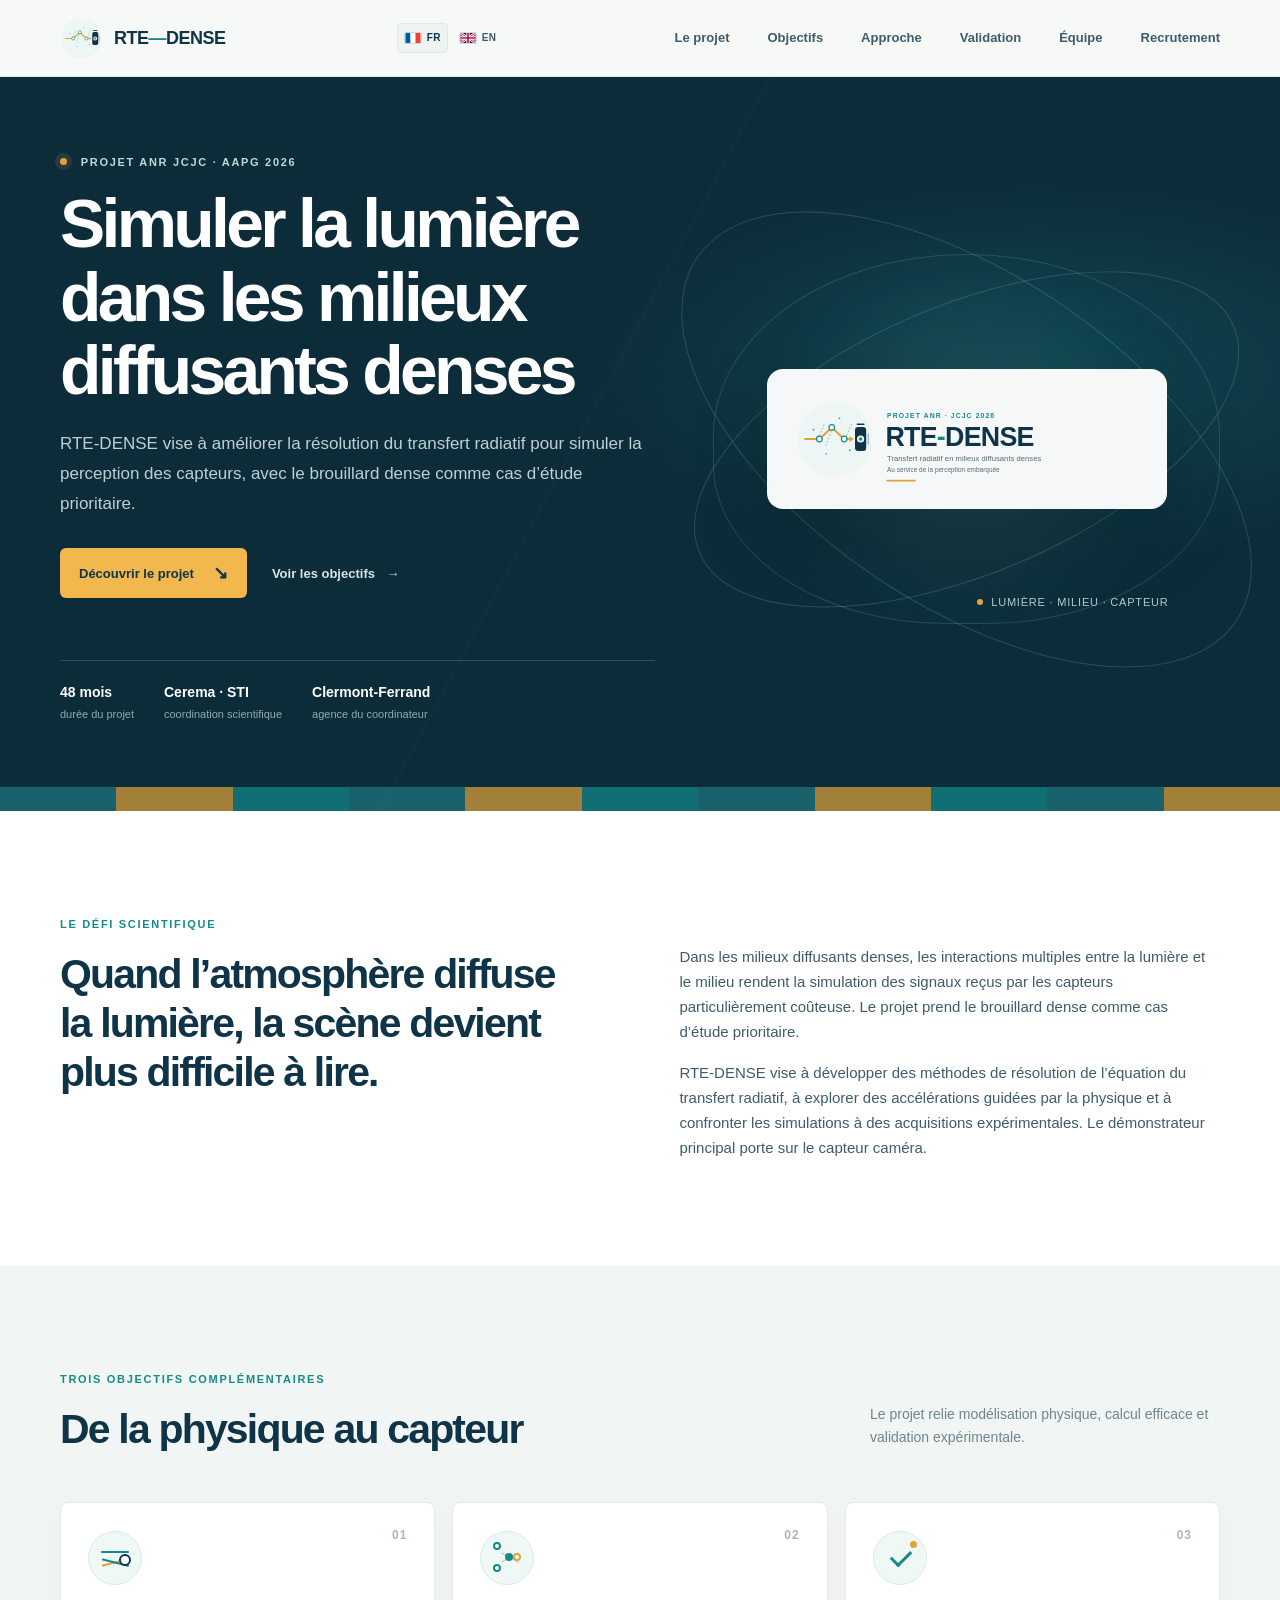
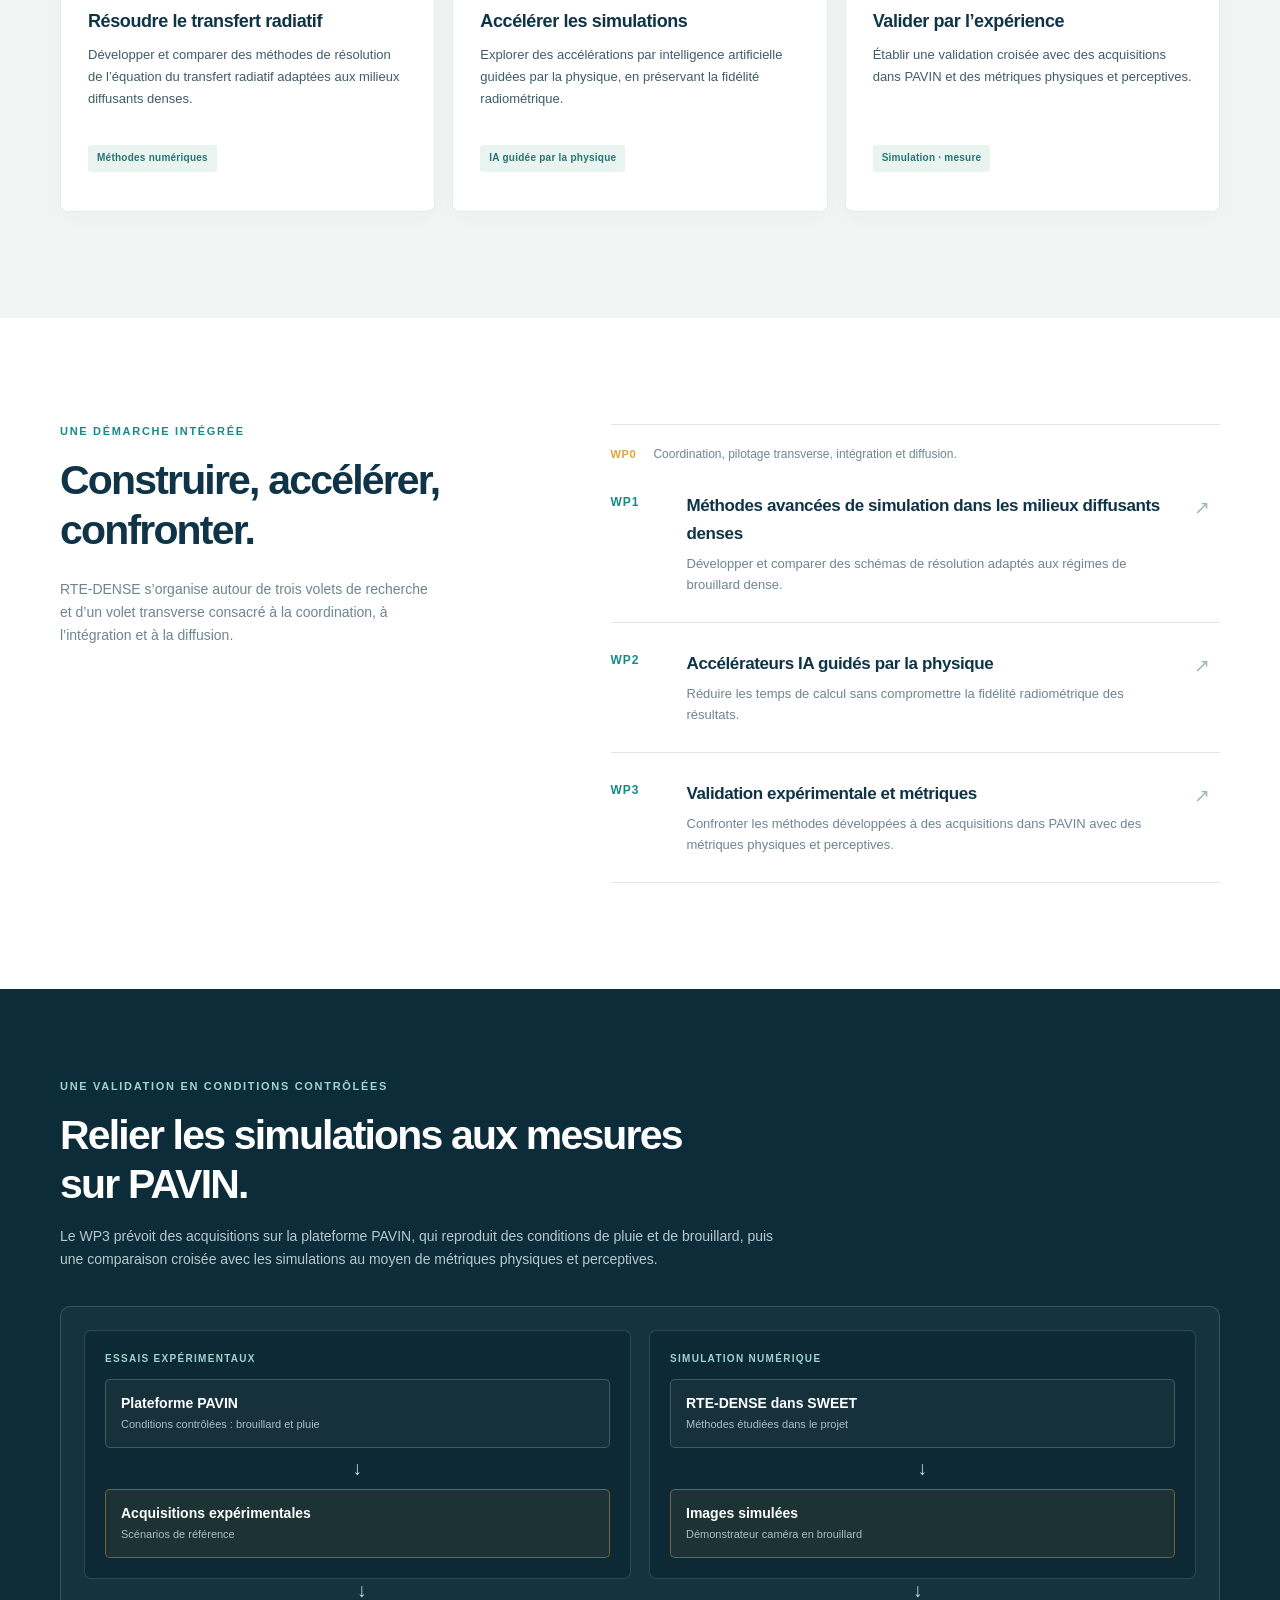
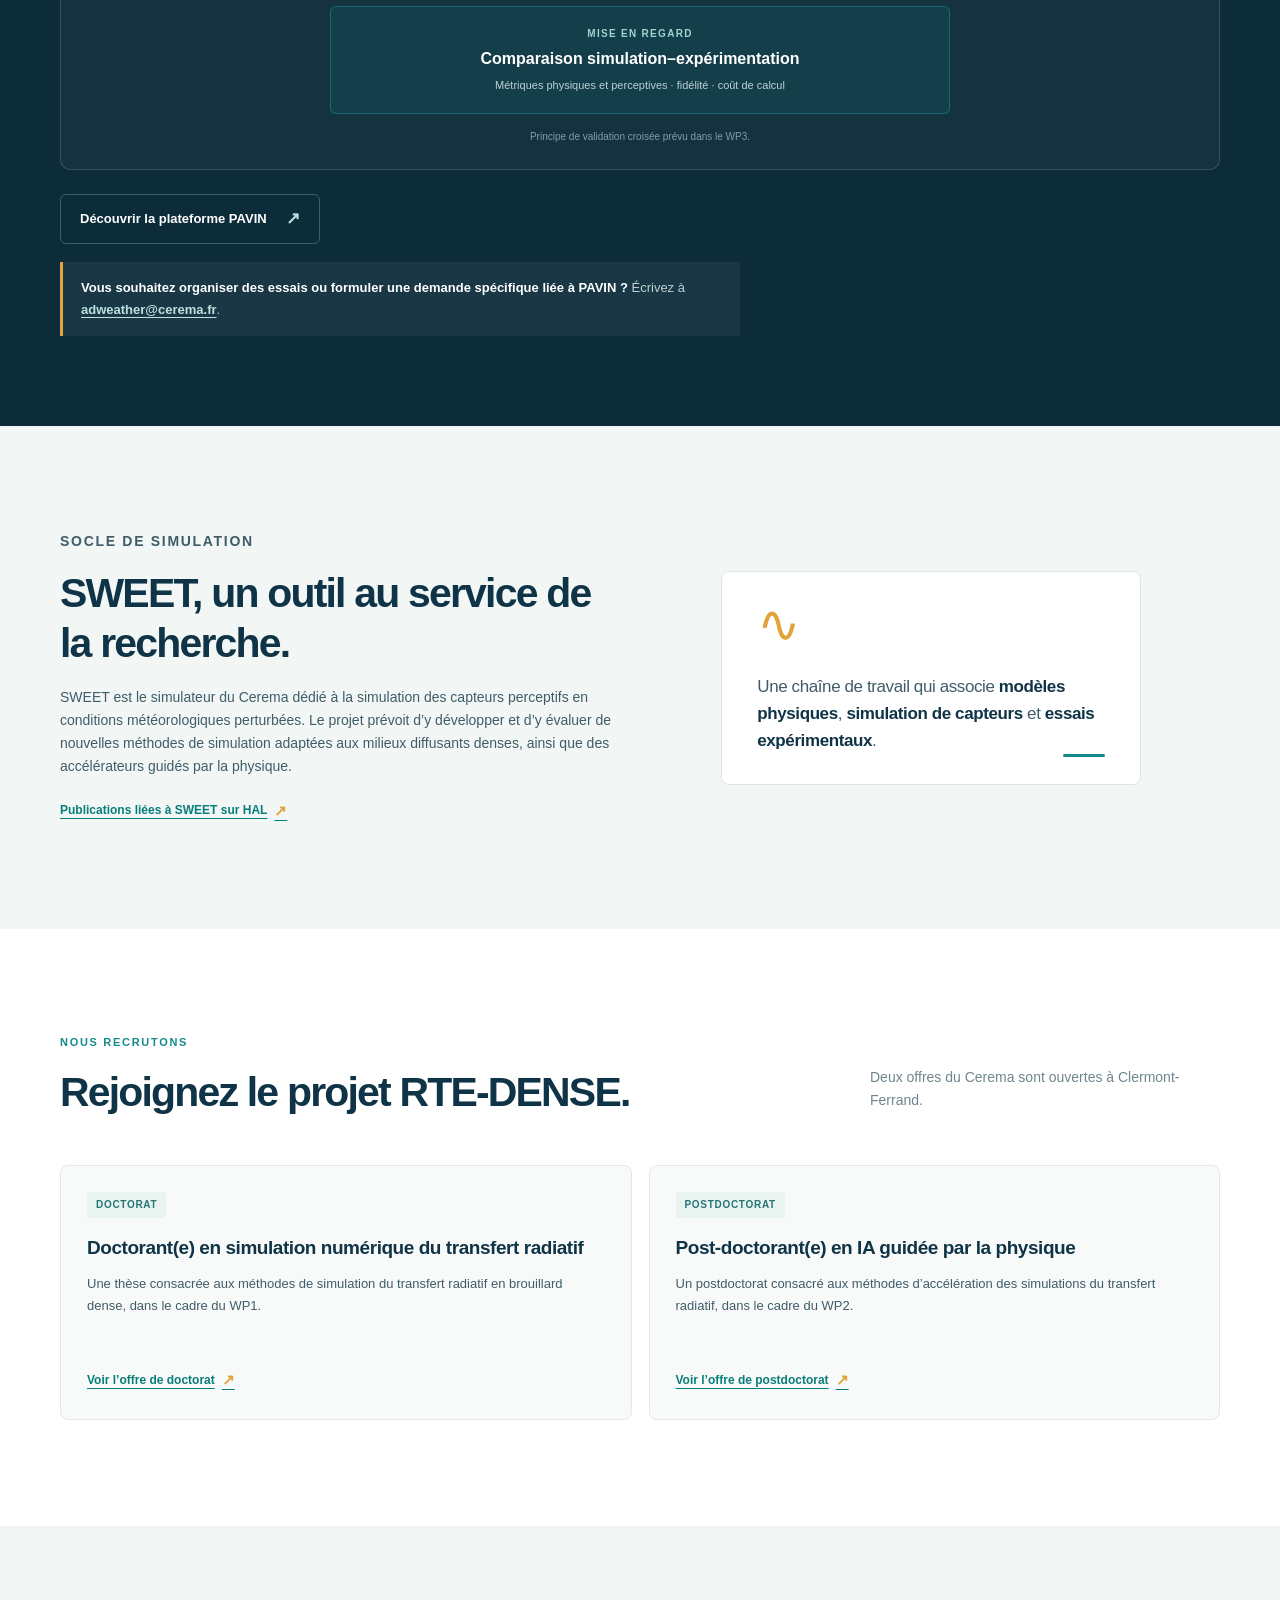
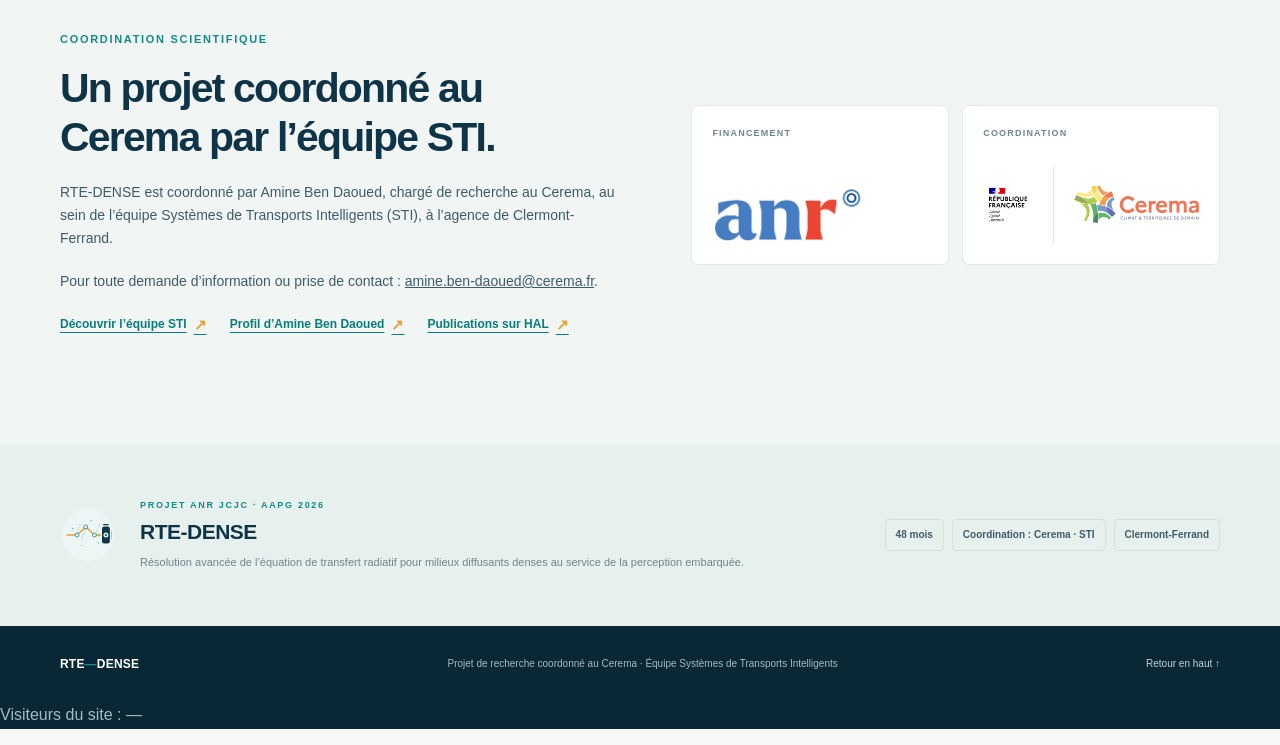
==== index.html @ efca54fa "count visits" ====
<!doctype html>
<html lang="fr">
  <head>
    <meta charset="utf-8">
    <meta name="viewport" content="width=device-width, initial-scale=1">
    <meta name="theme-color" content="#103447">
    <meta name="description" content="RTE-DENSE étudie des méthodes avancées de résolution du transfert radiatif en milieux diffusants denses, avec un démonstrateur centré sur la caméra en brouillard et une validation sur PAVIN.">
    <title>RTE-DENSE — Transfert radiatif et perception embarquée</title>
    <link rel="icon" type="image/svg+xml" href="assets/RTE-DENSE-icon.svg">
    <link rel="stylesheet" href="styles.css">
  </head>
  <body>
    <a class="skip-link" href="#contenu">Aller au contenu</a>

    <header class="site-header">
      <div class="wrap header-inner">
        <a class="brand" href="#accueil" aria-label="RTE-DENSE, accueil">
          <img src="assets/RTE-DENSE-icon.svg" alt="" width="48" height="48">
          <span>RTE<span class="brand-dash">—</span>DENSE</span>
        </a>
        <div class="language-switch" aria-label="Choix de langue">
          <a class="language-option" href="index.html" lang="fr" aria-current="page" aria-label="Français">
            <svg class="language-flag" viewBox="0 0 18 12" aria-hidden="true" focusable="false"><rect width="6" height="12" fill="#0055a4"/><rect x="6" width="6" height="12" fill="#fff"/><rect x="12" width="6" height="12" fill="#ef4135"/></svg>
            <span>FR</span>
          </a>
          <a class="language-option" href="index.en.html" lang="en" aria-label="Anglais">
            <svg class="language-flag" viewBox="0 0 18 12" aria-hidden="true" focusable="false"><rect width="18" height="12" fill="#012169"/><path d="M0 0 18 12M18 0 0 12" stroke="#fff" stroke-width="3"/><path d="M0 0 18 12M18 0 0 12" stroke="#c8102e" stroke-width="1.1"/><path d="M9 0v12M0 6h18" stroke="#fff" stroke-width="4"/><path d="M9 0v12M0 6h18" stroke="#c8102e" stroke-width="2"/></svg>
            <span>EN</span>
          </a>
        </div>
        <nav aria-label="Navigation principale">
          <a href="#enjeu">Le projet</a>
          <a href="#objectifs">Objectifs</a>
          <a href="#approche">Approche</a>
          <a href="#validation">Validation</a>
          <a href="#equipe">Équipe</a>
          <a href="#recrutement">Recrutement</a>
        </nav>
      </div>
    </header>

    <main id="contenu">
      <section class="hero" id="accueil">
        <div class="wrap hero-grid">
          <div class="hero-copy">
            <p class="eyebrow"><span class="eyebrow-dot"></span> Projet ANR JCJC · AAPG 2026</p>
            <h1>Simuler la lumière dans les milieux diffusants denses</h1>
            <p class="hero-lede">RTE-DENSE vise à améliorer la résolution du transfert radiatif pour simuler la perception des capteurs, avec le brouillard dense comme cas d’étude prioritaire.</p>
            <div class="hero-actions">
              <a class="button button-primary" href="#enjeu">Découvrir le projet <span aria-hidden="true">↘</span></a>
              <a class="text-link" href="#objectifs">Voir les objectifs <span aria-hidden="true">→</span></a>
            </div>
            <div class="facts" aria-label="Repères sur le projet">
              <div><strong>48 mois</strong><span>durée du projet</span></div>
              <div><strong>Cerema · STI</strong><span>coordination scientifique</span></div>
              <div><strong>Clermont-Ferrand</strong><span>agence du coordinateur</span></div>
            </div>
          </div>
          <div class="hero-art" aria-label="Illustration du transfert lumineux dans un milieu diffusant jusqu’à un capteur">
            <div class="art-orbit orbit-one"></div>
            <div class="art-orbit orbit-two"></div>
            <img src="assets/RTE-DENSE-logo.svg" alt="RTE-DENSE — transfert radiatif en milieux diffusants denses au service de la perception embarquée">
            <p class="art-caption"><span></span> Lumière · milieu · capteur</p>
          </div>
        </div>
        <div class="hero-bottom" aria-hidden="true"><span></span><span></span><span></span><span></span><span></span><span></span><span></span><span></span><span></span><span></span><span></span></div>
      </section>

      <section class="section intro-section" id="enjeu">
        <div class="wrap intro-grid">
          <div>
            <p class="section-kicker">Le défi scientifique</p>
            <h2>Quand l’atmosphère diffuse la lumière, la scène devient plus difficile à lire.</h2>
          </div>
          <div class="intro-copy">
            <p>Dans les milieux diffusants denses, les interactions multiples entre la lumière et le milieu rendent la simulation des signaux reçus par les capteurs particulièrement coûteuse. Le projet prend le brouillard dense comme cas d’étude prioritaire.</p>
            <p>RTE-DENSE vise à développer des méthodes de résolution de l’équation du transfert radiatif, à explorer des accélérations guidées par la physique et à confronter les simulations à des acquisitions expérimentales. Le démonstrateur principal porte sur le capteur caméra.</p>
          </div>
        </div>
      </section>

      <section class="section objectives-section" id="objectifs">
        <div class="wrap">
          <div class="section-heading">
            <div>
              <p class="section-kicker">Trois objectifs complémentaires</p>
              <h2>De la physique au capteur</h2>
            </div>
            <p>Le projet relie modélisation physique, calcul efficace et validation expérimentale.</p>
          </div>
          <div class="objective-grid">
            <article class="objective-card">
              <span class="card-index">01</span>
              <div class="card-icon icon-rays" aria-hidden="true"><i></i><i></i><i></i></div>
              <h3>Résoudre le transfert radiatif</h3>
              <p>Développer et comparer des méthodes de résolution de l’équation du transfert radiatif adaptées aux milieux diffusants denses.</p>
              <span class="card-tag">Méthodes numériques</span>
            </article>
            <article class="objective-card">
              <span class="card-index">02</span>
              <div class="card-icon icon-network" aria-hidden="true"><i></i><i></i><i></i><i></i></div>
              <h3>Accélérer les simulations</h3>
              <p>Explorer des accélérations par intelligence artificielle guidées par la physique, en préservant la fidélité radiométrique.</p>
              <span class="card-tag">IA guidée par la physique</span>
            </article>
            <article class="objective-card">
              <span class="card-index">03</span>
              <div class="card-icon icon-check" aria-hidden="true"><i></i><i></i></div>
              <h3>Valider par l’expérience</h3>
              <p>Établir une validation croisée avec des acquisitions dans PAVIN et des métriques physiques et perceptives.</p>
              <span class="card-tag">Simulation · mesure</span>
            </article>
          </div>
        </div>
      </section>

      <section class="section approach-section" id="approche">
        <div class="wrap approach-grid">
          <div class="approach-heading">
            <p class="section-kicker">Une démarche intégrée</p>
            <h2>Construire, accélérer, confronter.</h2>
            <p>RTE-DENSE s’organise autour de trois volets de recherche et d’un volet transverse consacré à la coordination, à l’intégration et à la diffusion.</p>
          </div>
          <div class="work-packages">
            <p class="cross-cutting"><span>WP0</span> Coordination, pilotage transverse, intégration et diffusion.</p>
            <article class="work-row">
              <span class="wp-number">WP1</span>
              <div><h3>Méthodes avancées de simulation dans les milieux diffusants denses</h3><p>Développer et comparer des schémas de résolution adaptés aux régimes de brouillard dense.</p></div>
              <span class="row-arrow" aria-hidden="true">↗</span>
            </article>
            <article class="work-row">
              <span class="wp-number">WP2</span>
              <div><h3>Accélérateurs IA guidés par la physique</h3><p>Réduire les temps de calcul sans compromettre la fidélité radiométrique des résultats.</p></div>
              <span class="row-arrow" aria-hidden="true">↗</span>
            </article>
            <article class="work-row">
              <span class="wp-number">WP3</span>
              <div><h3>Validation expérimentale et métriques</h3><p>Confronter les méthodes développées à des acquisitions dans PAVIN avec des métriques physiques et perceptives.</p></div>
              <span class="row-arrow" aria-hidden="true">↗</span>
            </article>
          </div>
        </div>
      </section>

      <section class="validation-section" id="validation">
        <div class="wrap validation-inner">
          <div class="validation-intro">
            <p class="section-kicker section-kicker-light">Une validation en conditions contrôlées</p>
            <h2>Relier les simulations aux mesures sur PAVIN.</h2>
            <p>Le WP3 prévoit des acquisitions sur la plateforme PAVIN, qui reproduit des conditions de pluie et de brouillard, puis une comparaison croisée avec les simulations au moyen de métriques physiques et perceptives.</p>
          </div>

          <figure class="validation-diagram" aria-labelledby="validation-diagram-caption">
            <div class="validation-lanes">
              <article class="validation-lane">
                <span class="lane-label">Essais expérimentaux</span>
                <div class="flow-node"><strong>Plateforme PAVIN</strong><span>Conditions contrôlées : brouillard et pluie</span></div>
                <span class="flow-arrow" aria-hidden="true">↓</span>
                <div class="flow-node flow-node-output"><strong>Acquisitions expérimentales</strong><span>Scénarios de référence</span></div>
              </article>
              <article class="validation-lane">
                <span class="lane-label">Simulation numérique</span>
                <div class="flow-node"><strong>RTE-DENSE dans SWEET</strong><span>Méthodes étudiées dans le projet</span></div>
                <span class="flow-arrow" aria-hidden="true">↓</span>
                <div class="flow-node flow-node-output"><strong>Images simulées</strong><span>Démonstrateur caméra en brouillard</span></div>
              </article>
            </div>
            <div class="validation-merge" aria-hidden="true"><span>↓</span><span>↓</span></div>
            <div class="validation-result">
              <span class="result-kicker">Mise en regard</span>
              <strong>Comparaison simulation–expérimentation</strong>
              <span>Métriques physiques et perceptives · fidélité · coût de calcul</span>
            </div>
            <figcaption id="validation-diagram-caption">Principe de validation croisée prévu dans le WP3.</figcaption>
          </figure>

          <a class="button validation-link" href="https://www.cerema.fr/fr/evenements/plateforme-pavin-meteo-extreme" target="_blank" rel="noreferrer">Découvrir la plateforme PAVIN <span aria-hidden="true">↗</span></a>
          <p class="pavin-contact"><strong>Vous souhaitez organiser des essais ou formuler une demande spécifique liée à PAVIN&nbsp;?</strong> Écrivez à <a href="mailto:adweather@cerema.fr">adweather@cerema.fr</a>.</p>
        </div>
      </section>

      <section class="section platform-section">
        <div class="wrap platform-grid">
          <div class="platform-copy">
            <p class="section-kicker">Socle de simulation</p>
            <h2>SWEET, un outil au service de la recherche.</h2>
            <p>SWEET est le simulateur du Cerema dédié à la simulation des capteurs perceptifs en conditions météorologiques perturbées. Le projet prévoit d’y développer et d’y évaluer de nouvelles méthodes de simulation adaptées aux milieux diffusants denses, ainsi que des accélérateurs guidés par la physique.</p>
            <a class="resource-link" href="https://cv.hal.science/researchercerema" target="_blank" rel="noreferrer">Publications liées à SWEET sur HAL <span aria-hidden="true">↗</span></a>
          </div>
          <div class="platform-note">
            <span class="note-symbol" aria-hidden="true">∿</span>
            <p>Une chaîne de travail qui associe <strong>modèles physiques</strong>, <strong>simulation de capteurs</strong> et <strong>essais expérimentaux</strong>.</p>
            <span class="note-line"></span>
          </div>
        </div>
      </section>

      <section class="section recruitment-section" id="recrutement">
        <div class="wrap">
          <div class="section-heading">
            <div>
              <p class="section-kicker">Nous recrutons</p>
              <h2>Rejoignez le projet RTE-DENSE.</h2>
            </div>
            <p>Deux offres du Cerema sont ouvertes à Clermont-Ferrand.</p>
          </div>
          <div class="job-grid">
            <article class="job-card">
              <span class="job-type">Doctorat</span>
              <h3>Doctorant(e) en simulation numérique du transfert radiatif</h3>
              <p>Une thèse consacrée aux méthodes de simulation du transfert radiatif en brouillard dense, dans le cadre du WP1.</p>
              <a class="resource-link" href="https://recrutement.ecologie.gouv.fr/offres-demploi/2026-2446959" target="_blank" rel="noreferrer">Voir l’offre de doctorat <span aria-hidden="true">↗</span></a>
            </article>
            <article class="job-card">
              <span class="job-type">Postdoctorat</span>
              <h3>Post-doctorant(e) en IA guidée par la physique</h3>
              <p>Un postdoctorat consacré aux méthodes d’accélération des simulations du transfert radiatif, dans le cadre du WP2.</p>
              <a class="resource-link" href="https://recrutement.ecologie.gouv.fr/offres-demploi/2026-2446952" target="_blank" rel="noreferrer">Voir l’offre de postdoctorat <span aria-hidden="true">↗</span></a>
            </article>
          </div>
        </div>
      </section>

      <section class="section team-section" id="equipe">
        <div class="wrap team-grid">
          <div class="team-copy">
            <p class="section-kicker">Coordination scientifique</p>
            <h2>Un projet coordonné au Cerema par l’équipe STI.</h2>
            <p>RTE-DENSE est coordonné par Amine Ben Daoued, chargé de recherche au Cerema, au sein de l’équipe Systèmes de Transports Intelligents (STI), à l’agence de Clermont-Ferrand.</p>
            <p class="coordinator-contact">Pour toute demande d’information ou prise de contact : <a href="mailto:amine.ben-daoued@cerema.fr">amine.ben-daoued@cerema.fr</a>.</p>
            <div class="team-links">
              <a class="resource-link" href="https://www.cerema.fr/fr/innovation-recherche/recherche/equipes/sti-systemes-transports-intelligents-infrastructure-demain" target="_blank" rel="noreferrer">Découvrir l’équipe STI <span aria-hidden="true">↗</span></a>
              <a class="resource-link" href="https://www.cerema.fr/fr/innovation-recherche/recherche/equipes/membre/amine-ben-daoued" target="_blank" rel="noreferrer">Profil d’Amine Ben Daoued <span aria-hidden="true">↗</span></a>
              <a class="resource-link" href="https://cv.hal.science/researchercerema" target="_blank" rel="noreferrer">Publications sur HAL <span aria-hidden="true">↗</span></a>
            </div>
          </div>
          <div class="partner-logos" aria-label="Organismes associés au projet">
            <div class="partner-card">
              <span class="partner-label">Financement</span>
              <div class="anr-lockup">
                <img src="assets/ANR-logo-2021-sigle.jpg" alt="ANR, Agence nationale de la recherche" loading="lazy">
              </div>
            </div>
            <div class="partner-card">
              <span class="partner-label">Coordination</span>
              <a class="cerema-lockup" href="https://www.cerema.fr/fr/innovation-recherche/recherche/equipes/sti-systemes-transports-intelligents-infrastructure-demain" target="_blank" rel="noreferrer" aria-label="Cerema et République française — équipe STI">
                <img class="republique-logo" src="assets/republique_francaise.png" alt="République française" loading="lazy">
                <span class="logo-divider" aria-hidden="true"></span>
                <img class="cerema-logo" src="assets/cerema_horizontal.png" alt="Cerema — Climat & territoires de demain" loading="lazy">
              </a>
            </div>
          </div>
        </div>
      </section>

      <section class="closing-section">
        <div class="wrap closing-inner">
          <img src="assets/RTE-DENSE-icon.svg" alt="" width="56" height="56">
          <div><p class="section-kicker">Projet ANR JCJC · AAPG 2026</p><h2>RTE-DENSE</h2><p>Résolution avancée de l’équation de transfert radiatif pour milieux diffusants denses au service de la perception embarquée.</p></div>
          <div class="closing-meta"><span>48 mois</span><span>Coordination : Cerema · STI</span><span>Clermont-Ferrand</span></div>
        </div>
      </section>
    </main>

    <footer class="site-footer">
      <div class="wrap footer-inner">
        <a class="footer-brand" href="#accueil">RTE<span>—</span>DENSE</a>
        <p>Projet de recherche coordonné au Cerema · Équipe Systèmes de Transports Intelligents</p>
        <a href="#accueil" class="back-top">Retour en haut ↑</a>
      </div>
      <p class="visitor-count">Visiteurs du site : <span id="visitor-count" aria-live="polite">—</span></p>
    </footer>
    <script data-goatcounter="https://rte-dense-cerema.goatcounter.com/count" async src="https://gc.zgo.at/count.js"></script>
    <script>
      fetch("https://rte-dense-cerema.goatcounter.com/counter/TOTAL.json")
        .then((response) => response.json())
        .then((data) => { document.getElementById("visitor-count").textContent = data.count; })
        .catch(() => {});
    </script>
  </body>
</html>
---- styles.css ----
:root {
  color-scheme: light;
  --ink: #103447;
  --ink-soft: #3f5c69;
  --muted: #6f858e;
  --teal: #138b8a;
  --teal-light: #bce2df;
  --gold: #e2a43a;
  --paper: #f7f9f7;
  --white: #fff;
  --line: #dfe8e6;
  --night: #0d2c3a;
  --night-soft: #143d4a;
  --font-body: Inter, 'Aptos', 'Segoe UI', Arial, sans-serif;
  --font-display: Inter, 'Aptos', 'Segoe UI', Arial, sans-serif;
}

* { box-sizing: border-box; }
html { scroll-behavior: smooth; scroll-padding-top: 86px; }
body { margin: 0; color: var(--ink); background: var(--paper); font: 16px/1.65 var(--font-body); -webkit-font-smoothing: antialiased; }
img { display: block; max-width: 100%; }
a { color: inherit; }
.wrap { width: min(1160px, calc(100% - 48px)); margin-inline: auto; }
.skip-link { position: absolute; z-index: 20; top: 8px; left: 8px; padding: 10px 14px; color: var(--white); background: var(--ink); border-radius: 6px; transform: translateY(-150%); }
.skip-link:focus { transform: translateY(0); }

.site-header { position: sticky; z-index: 10; top: 0; background: rgb(247 249 247 / 94%); border-bottom: 1px solid rgb(16 52 71 / 8%); backdrop-filter: blur(14px); }
.header-inner { min-height: 76px; display: flex; align-items: center; justify-content: space-between; gap: 32px; }
.brand { display: inline-flex; align-items: center; gap: 11px; color: var(--ink); text-decoration: none; font: 800 18px/1 var(--font-display); letter-spacing: -.5px; }
.brand img { width: 43px; height: 43px; }
.brand-dash, .footer-brand span { color: var(--teal); }
.language-switch { display: flex; flex: 0 0 auto; align-items: center; gap: 4px; }
.language-option { display: inline-flex; min-height: 30px; align-items: center; gap: 5px; padding: 4px 6px; border: 1px solid transparent; border-radius: 4px; color: var(--ink-soft); text-decoration: none; }
.language-option span { font-size: 10px; font-weight: 800; letter-spacing: .4px; line-height: 1; }
.language-flag { width: 18px; height: 12px; flex: 0 0 auto; border: 1px solid rgb(16 52 71 / 15%); border-radius: 2px; }
.language-option[aria-current="page"] { border-color: #dfe8e6; color: var(--ink); background: #edf4f2; }
.language-option:hover, .language-option:focus-visible { border-color: #b6d5d0; color: #087e7c; }
.site-header nav { display: flex; min-width: 0; align-items: center; gap: clamp(18px, 3vw, 38px); }
.site-header nav a { color: var(--ink-soft); text-decoration: none; font-size: 13px; font-weight: 600; transition: color .18s ease; }
.site-header nav a:hover, .site-header nav a:focus-visible { color: var(--teal); }

.hero { position: relative; overflow: hidden; color: var(--white); background: var(--night); isolation: isolate; }
.hero::before { position: absolute; z-index: -1; inset: 0; content: ''; background: radial-gradient(ellipse at 81% 40%, rgb(19 139 138 / 27%), transparent 31%), linear-gradient(118deg, transparent 46%, rgb(255 255 255 / 2%) 46.1%, transparent 46.25%); }
.hero-grid { display: grid; grid-template-columns: minmax(0, 1.08fr) minmax(330px, .92fr); align-items: center; gap: 58px; min-height: 610px; padding-block: 78px 88px; }
.hero-copy { max-width: 650px; }
.eyebrow, .section-kicker { margin: 0 0 17px; color: var(--teal); font-size: 11px; font-weight: 700; letter-spacing: 1.7px; line-height: 1.4; text-transform: uppercase; }
.hero .eyebrow { color: #b4ded9; }
.eyebrow-dot { display: inline-block; width: 7px; height: 7px; margin: 0 9px 1px 0; border-radius: 50%; background: var(--gold); box-shadow: 0 0 0 5px rgb(226 164 58 / 13%); }
h1, h2, h3, p { margin-top: 0; }
h1, h2, h3 { font-family: var(--font-display); }
.hero h1 { max-width: 720px; margin-bottom: 22px; font-size: clamp(42px, 5.3vw, 68px); font-weight: 600; letter-spacing: -3.7px; line-height: 1.08; }
.hero-lede { max-width: 620px; margin-bottom: 30px; color: #bdd0d4; font-size: 17px; line-height: 1.75; }
.hero-actions { display: flex; align-items: center; flex-wrap: wrap; gap: 25px; }
.button { display: inline-flex; align-items: center; gap: 19px; min-height: 50px; padding: 0 19px; border-radius: 6px; text-decoration: none; font-size: 13px; font-weight: 700; transition: transform .2s ease, background .2s ease; }
.button:hover { transform: translateY(-2px); }
.button-primary { color: var(--ink); background: #f2b84d; }
.button-primary:hover { background: #f8c969; }
.button-primary span { font-size: 18px; line-height: 1; }
.text-link { color: #d6e4e4; text-decoration: none; font-size: 13px; font-weight: 600; }
.text-link span { margin-left: 8px; color: var(--teal-light); }
.text-link:hover { color: var(--white); }
.facts { display: flex; flex-wrap: wrap; gap: 30px; margin-top: 62px; padding-top: 22px; border-top: 1px solid rgb(255 255 255 / 15%); }
.facts div { display: grid; gap: 3px; }
.facts strong { color: var(--white); font: 700 14px/1.35 var(--font-display); }
.facts span { color: #90aab1; font-size: 11px; }
.hero-art { position: relative; display: grid; min-height: 370px; place-items: center; padding: 34px; border: 1px solid rgb(221 245 243 / 13%); border-radius: 50% 50% 46% 46% / 49% 49% 43% 43%; background: radial-gradient(circle at center, rgb(192 229 226 / 10%), rgb(19 139 138 / 4%) 56%, transparent 70%); }
.hero-art img { position: relative; z-index: 2; width: min(400px, 100%); padding: 20px; border-radius: 16px; background: rgb(255 255 255 / 96%); box-shadow: 0 25px 80px rgb(0 0 0 / 18%); }
.art-orbit { position: absolute; border: 1px solid rgb(188 226 223 / 18%); border-radius: 50%; transform: rotate(-23deg); }
.orbit-one { width: 115%; height: 73%; }
.orbit-two { width: 129%; height: 90%; transform: rotate(34deg); }
.art-caption { position: absolute; z-index: 2; right: 10%; bottom: 12px; display: flex; align-items: center; gap: 8px; margin: 0; color: #b4c9cc; font-size: 11px; letter-spacing: .8px; text-transform: uppercase; }
.art-caption span { width: 6px; height: 6px; border-radius: 50%; background: var(--gold); }
.hero-bottom { position: absolute; right: 0; bottom: 0; left: 0; display: flex; height: 24px; opacity: .7; }
.hero-bottom span { flex: 1; background: var(--teal); }
.hero-bottom span:nth-child(3n + 1) { background: #207a80; }
.hero-bottom span:nth-child(3n + 2) { background: #e2a43a; }

.section { padding-block: 106px; }
.intro-section { background: var(--white); }
.intro-grid { display: grid; grid-template-columns: minmax(0, .98fr) minmax(0, 1.02fr); gap: 100px; align-items: start; }
.intro-grid h2, .section-heading h2, .approach-heading h2, .validation-intro h2, .platform-copy h2, .team-copy h2 { margin-bottom: 0; font-size: clamp(30px, 3.2vw, 42px); font-weight: 600; letter-spacing: -1.8px; line-height: 1.2; }
.intro-copy { padding-top: 28px; color: var(--ink-soft); font-size: 15px; }
.intro-copy p { margin-bottom: 17px; }
.intro-copy p:last-child { margin-bottom: 0; }

.objectives-section { background: #f1f6f4; }
.section-heading { display: flex; align-items: end; justify-content: space-between; gap: 40px; margin-bottom: 48px; }
.section-heading > p { max-width: 350px; margin-bottom: 5px; color: var(--muted); font-size: 14px; }
.objective-grid { display: grid; grid-template-columns: repeat(3, 1fr); gap: 17px; }
.objective-card { position: relative; min-height: 310px; padding: 28px 27px 25px; border: 1px solid #e4ece9; border-radius: 8px; background: var(--white); box-shadow: 0 7px 24px rgb(16 52 71 / 3%); transition: transform .2s ease, box-shadow .2s ease; }
.objective-card:hover { transform: translateY(-4px); box-shadow: 0 15px 35px rgb(16 52 71 / 8%); }
.card-index { position: absolute; top: 26px; right: 27px; color: #a5b8bc; font: 700 12px/1 var(--font-display); letter-spacing: 1px; }
.card-icon { position: relative; width: 54px; height: 54px; margin-bottom: 24px; border: 1px solid #d8ebe8; border-radius: 50%; background: #f0f8f6; }
.icon-rays i { position: absolute; left: 12px; width: 28px; height: 2px; border-radius: 4px; background: var(--teal); transform-origin: right center; }
.icon-rays i:nth-child(1) { top: 19px; transform: rotate(0); }
.icon-rays i:nth-child(2) { top: 26px; transform: rotate(-14deg); background: var(--gold); }
.icon-rays i:nth-child(3) { top: 33px; transform: rotate(14deg); }
.icon-rays::after { position: absolute; top: 22px; right: 10px; width: 8px; height: 8px; border: 2px solid var(--ink); border-radius: 50%; background: white; content: ''; }
.icon-network i { position: absolute; z-index: 2; width: 8px; height: 8px; border: 2px solid var(--teal); border-radius: 50%; background: white; }
.icon-network i:nth-child(1) { top: 10px; left: 12px; }
.icon-network i:nth-child(2) { top: 32px; left: 12px; }
.icon-network i:nth-child(3) { top: 21px; right: 12px; border-color: var(--gold); }
.icon-network i:nth-child(4) { top: 21px; left: 24px; width: 8px; height: 8px; background: var(--teal); }
.icon-network::before, .icon-network::after { position: absolute; top: 25px; left: 19px; width: 20px; height: 1px; background: #a9c9c7; content: ''; transform: rotate(-28deg); }
.icon-network::after { transform: rotate(28deg); }
.icon-check i:first-child { position: absolute; top: 18px; left: 17px; width: 20px; height: 12px; border-bottom: 3px solid var(--teal); border-left: 3px solid var(--teal); transform: rotate(-45deg); }
.icon-check i:last-child { position: absolute; top: 9px; right: 9px; width: 7px; height: 7px; border-radius: 50%; background: var(--gold); }
.objective-card h3 { margin-bottom: 11px; font-size: 18px; font-weight: 700; letter-spacing: -.4px; line-height: 1.35; }
.objective-card p { min-height: 79px; margin-bottom: 20px; color: var(--ink-soft); font-size: 13px; line-height: 1.7; }
.card-tag { display: inline-block; padding: 5px 9px; border-radius: 3px; color: #287474; background: #e9f4f1; font-size: 10px; font-weight: 700; letter-spacing: .25px; }

.approach-section { background: var(--white); }
.approach-grid { display: grid; grid-template-columns: .85fr 1.15fr; gap: 100px; align-items: start; }
.approach-heading { position: sticky; top: 118px; }
.approach-heading > p:last-child { max-width: 370px; margin: 23px 0 0; color: var(--muted); font-size: 14px; }
.work-packages { border-top: 1px solid var(--line); }
.work-row { display: grid; grid-template-columns: 58px 1fr 26px; gap: 18px; align-items: start; padding: 27px 0 26px; border-bottom: 1px solid var(--line); }
.wp-number { padding-top: 3px; color: var(--teal); font: 800 12px/1.3 var(--font-display); letter-spacing: 1px; }
.work-row h3 { margin-bottom: 5px; font-size: 17px; font-weight: 700; letter-spacing: -.4px; }
.work-row p { max-width: 490px; margin: 0; color: var(--muted); font-size: 13px; line-height: 1.65; }
.row-arrow { color: #a2b7ba; font-size: 19px; }
.cross-cutting { display: flex; align-items: baseline; gap: 17px; margin: 20px 0 0; color: var(--muted); font-size: 12px; }
.cross-cutting span { color: var(--gold); font: 800 11px/1 var(--font-display); letter-spacing: .7px; }

.validation-section { overflow: hidden; color: var(--white); background: var(--night); }
.validation-inner { padding-block: 90px; }
.validation-intro { max-width: 780px; margin-bottom: 35px; }
.validation-intro h2 { max-width: 680px; margin-bottom: 16px; }
.validation-intro > p:last-child { max-width: 730px; margin-bottom: 0; color: #b6c9cd; font-size: 14px; }
.section-kicker-light { color: #9dd4ce; }
.validation-diagram { margin: 0; padding: 23px; border: 1px solid rgb(188 226 223 / 19%); border-radius: 10px; background: rgb(255 255 255 / 3%); }
.validation-lanes { display: grid; grid-template-columns: repeat(2, minmax(0, 1fr)); gap: 18px; }
.validation-lane { display: flex; flex-direction: column; align-items: stretch; gap: 11px; padding: 20px; border: 1px solid rgb(188 226 223 / 17%); border-radius: 7px; background: rgb(5 28 39 / 38%); }
.lane-label, .result-kicker { color: #9dd4ce; font-size: 10px; font-weight: 800; letter-spacing: 1.3px; text-transform: uppercase; }
.flow-node { display: grid; gap: 4px; min-height: 69px; align-content: center; padding: 13px 15px; border: 1px solid rgb(188 226 223 / 24%); border-radius: 5px; background: rgb(255 255 255 / 4%); }
.flow-node strong { color: var(--white); font: 700 14px/1.3 var(--font-display); }
.flow-node span { color: #a9bec3; font-size: 11px; line-height: 1.5; }
.flow-node-output { border-color: rgb(226 164 58 / 44%); background: rgb(226 164 58 / 7%); }
.flow-arrow { align-self: center; color: #bce2df; font: 700 19px/1 var(--font-display); }
.validation-merge { display: grid; grid-template-columns: repeat(2, minmax(0, 1fr)); margin: 2px 0 6px; color: #bce2df; font-size: 19px; line-height: 1; text-align: center; }
.validation-result { display: grid; gap: 6px; max-width: 620px; margin: 0 auto; padding: 19px 24px; border: 1px solid rgb(19 139 138 / 60%); border-radius: 6px; background: rgb(19 139 138 / 14%); text-align: center; }
.validation-result strong { color: var(--white); font: 700 16px/1.35 var(--font-display); }
.validation-result > span:last-child { color: #bdd0d4; font-size: 11px; }
.validation-diagram figcaption { margin-top: 15px; color: #819ea5; font-size: 10px; text-align: center; }
.validation-link { margin-top: 24px; color: var(--white); border: 1px solid rgb(188 226 223 / 28%); background: transparent; }
.validation-link:hover { background: rgb(255 255 255 / 8%); }
.validation-link span { color: #bce2df; font-size: 17px; }
.pavin-contact { max-width: 680px; margin: 18px 0 0; padding: 15px 18px; border-left: 3px solid var(--gold); color: #bdd0d4; background: rgb(255 255 255 / 5%); font-size: 13px; line-height: 1.7; }
.pavin-contact strong { color: var(--white); }
.pavin-contact a { color: #bce2df; font-weight: 700; text-underline-offset: 3px; overflow-wrap: anywhere; }

.platform-section { background: #f2f7f5; }
.platform-grid { display: grid; grid-template-columns: 1.05fr .95fr; gap: 110px; align-items: center; }
.platform-copy h2 { max-width: 540px; margin-bottom: 18px; }
.platform-copy > p { max-width: 600px; margin-bottom: 18px; color: var(--ink-soft); font-size: 14px; }
.resource-link { display: inline-flex; align-items: center; gap: 7px; color: #087e7c; font-size: 12px; font-weight: 700; text-decoration-thickness: 1px; text-underline-offset: 4px; }
.resource-link:hover, .resource-link:focus-visible { color: #075b5b; }
.resource-link span { color: var(--gold); font-size: 15px; }
.platform-note { position: relative; max-width: 420px; min-height: 200px; padding: 32px 35px 29px; border: 1px solid #dce8e5; border-radius: 8px; background: var(--white); }
.note-symbol { color: var(--gold); font: 400 52px/.8 Georgia, serif; }
.platform-note p { margin: 23px 0 0; color: var(--ink-soft); font: 500 17px/1.6 var(--font-display); letter-spacing: -.4px; }
.platform-note strong { color: var(--ink); font-weight: 700; }
.note-line { position: absolute; right: 35px; bottom: 27px; width: 42px; height: 3px; border-radius: 4px; background: var(--teal); }

.recruitment-section { background: var(--white); }
.job-grid { display: grid; grid-template-columns: repeat(2, minmax(0, 1fr)); gap: 17px; }
.job-card { display: flex; min-width: 0; min-height: 255px; flex-direction: column; align-items: flex-start; padding: 26px; border: 1px solid #e1eae7; border-radius: 8px; background: #f8faf9; }
.job-type { margin-bottom: 17px; padding: 5px 9px; border-radius: 3px; color: #287474; background: #e9f4f1; font-size: 10px; font-weight: 800; letter-spacing: .7px; text-transform: uppercase; }
.job-card h3 { max-width: 500px; margin-bottom: 12px; font-size: 19px; font-weight: 700; letter-spacing: -.45px; line-height: 1.35; }
.job-card p { max-width: 520px; margin-bottom: 20px; color: var(--ink-soft); font-size: 13px; line-height: 1.7; }
.job-card .resource-link { margin-top: auto; }

.team-section { background: #f1f6f4; }
.team-grid { display: grid; grid-template-columns: minmax(0, 1fr) minmax(0, .95fr); gap: 75px; align-items: center; }
.team-copy h2 { max-width: 560px; margin-bottom: 18px; }
.team-copy > p:not(.section-kicker) { max-width: 590px; margin-bottom: 20px; color: var(--ink-soft); font-size: 14px; }
.team-links { display: flex; flex-wrap: wrap; gap: 12px 23px; }
.partner-logos { display: grid; grid-template-columns: 1fr 1fr; gap: 13px; }
.partner-card { display: flex; min-width: 0; min-height: 160px; flex-direction: column; justify-content: space-between; gap: 18px; padding: 20px; border: 1px solid #e1eae7; border-radius: 7px; background: var(--white); }
.partner-label { color: var(--muted); font-size: 9px; font-weight: 800; letter-spacing: 1.2px; text-transform: uppercase; }
.anr-lockup { display: block; width: min(150px, 100%); }
.anr-lockup img { width: 100%; height: auto; }
.cerema-lockup { display: flex; min-height: 78px; align-items: center; justify-content: space-between; gap: 12px; text-decoration: none; }
.cerema-logo { width: min(172px, 58%); height: auto; }
.logo-divider { align-self: stretch; width: 1px; background: #dfe8e6; }
.republique-logo { width: min(68px, 23%); height: auto; }

.closing-section { padding-block: 55px; background: #e6f0ed; }
.closing-inner { display: grid; grid-template-columns: 56px 1fr auto; gap: 24px; align-items: center; }
.closing-inner img { width: 56px; height: 56px; }
.closing-inner .section-kicker { margin-bottom: 4px; font-size: 9px; }
.closing-inner h2 { margin-bottom: 3px; font-size: 21px; font-weight: 800; letter-spacing: -.5px; }
.closing-inner div > p:last-child { margin: 0; color: var(--muted); font-size: 11px; }
.closing-meta { display: flex; flex-wrap: wrap; justify-content: flex-end; gap: 8px; }
.closing-meta span { padding: 7px 10px; border: 1px solid #d2e0dc; border-radius: 4px; color: var(--ink-soft); font-size: 10px; font-weight: 600; }
.site-footer { color: #a5bbc0; background: #092735; }
.footer-inner { display: flex; min-height: 76px; align-items: center; justify-content: space-between; gap: 20px; }
.footer-brand { color: var(--white); text-decoration: none; font: 800 12px/1 var(--font-display); letter-spacing: .2px; }
.footer-inner p { margin: 0; font-size: 10px; }
.back-top { color: #c3d4d4; text-decoration: none; font-size: 10px; }
.back-top:hover { color: var(--white); }

@media (max-width: 940px) {
  .hero-grid { grid-template-columns: 1fr .75fr; gap: 30px; min-height: auto; }
  .hero-art { min-height: 300px; padding: 22px; }
  .hero-art img { padding: 13px; }
  .intro-grid, .approach-grid, .platform-grid { gap: 56px; }
  .team-grid { gap: 42px; }
  .objective-card { padding-inline: 22px; }
  .closing-inner { grid-template-columns: 50px 1fr; }
  .closing-meta { grid-column: 2; justify-content: flex-start; }
}

@media (max-width: 700px) {
  html { scroll-padding-top: 112px; }
  .wrap { width: min(100% - 36px, 560px); }
  .header-inner { min-height: 68px; flex-wrap: wrap; justify-content: flex-start; gap: 5px 10px; padding-block: 8px; }
  .brand { gap: 8px; font-size: 15px; }
  .brand img { width: 36px; height: 36px; }
  .site-header nav { flex: 1 0 100%; justify-content: flex-start; gap: 5px 16px; overflow: visible; flex-wrap: wrap; }
  .site-header nav a { flex: 0 0 auto; font-size: 11px; line-height: 1.8; }
  .hero-grid { grid-template-columns: 1fr; gap: 45px; padding-block: 66px 72px; }
  .hero h1 { font-size: clamp(42px, 11vw, 60px); letter-spacing: -2.8px; }
  .hero-lede { font-size: 15px; }
  .facts { gap: 20px 26px; margin-top: 43px; }
  .hero-art { width: min(100%, 460px); min-height: 290px; margin-inline: auto; }
  .hero-art img { width: min(360px, 100%); }
  .section { padding-block: 74px; }
  .intro-grid, .approach-grid, .platform-grid, .team-grid { grid-template-columns: 1fr; gap: 26px; }
  .intro-grid h2, .section-heading h2, .approach-heading h2, .validation-intro h2, .platform-copy h2, .team-copy h2 { font-size: 32px; letter-spacing: -1.4px; }
  .intro-copy { padding-top: 0; }
  .section-heading { display: block; margin-bottom: 31px; }
  .section-heading > p { margin-top: 16px; }
  .objective-grid { grid-template-columns: 1fr; gap: 13px; }
  .objective-card { min-height: auto; padding: 23px; }
  .objective-card p { min-height: auto; }
  .job-grid { grid-template-columns: 1fr; gap: 12px; }
  .job-card { min-height: 0; padding: 22px; }
  .approach-heading { position: static; }
  .approach-heading > p:last-child { margin-top: 16px; }
  .work-row { grid-template-columns: 46px 1fr 20px; gap: 12px; padding-block: 22px; }
  .validation-inner { padding-block: 67px; }
  .validation-diagram { padding: 12px; }
  .validation-lanes { grid-template-columns: 1fr; gap: 12px; }
  .validation-lane { padding: 16px; }
  .validation-merge span:nth-child(2) { display: none; }
  .validation-result { padding: 17px 15px; }
  .platform-note { max-width: none; }
  .partner-logos { grid-template-columns: 1fr; gap: 10px; }
  .partner-card { min-height: 138px; padding: 14px; }
  .anr-lockup { width: min(130px, 100%); }
  .cerema-lockup { gap: 8px; }
  .cerema-logo { width: min(132px, 57%); }
  .republique-logo { width: min(55px, 24%); }
  .team-links { display: grid; justify-items: start; gap: 11px; }
  .closing-section { padding-block: 36px; }
  .closing-inner { grid-template-columns: 45px 1fr; gap: 15px; }
  .closing-inner img { width: 45px; height: 45px; }
  .closing-meta { grid-column: 1 / -1; }
  .footer-inner { min-height: auto; flex-wrap: wrap; padding-block: 20px; }
  .footer-inner p { order: 3; flex-basis: 100%; }
}

@media (max-width: 390px) {
  html { scroll-padding-top: 118px; }
  .site-header nav { gap: 4px 12px; }
  .site-header nav a { font-size: 10px; }
  .facts { gap: 15px; }
  .facts div { min-width: 42%; }
  .hero-actions { gap: 17px; }
}

@media (prefers-reduced-motion: reduce) {
  *, *::before, *::after { scroll-behavior: auto !important; transition-duration: .01ms !important; }
}
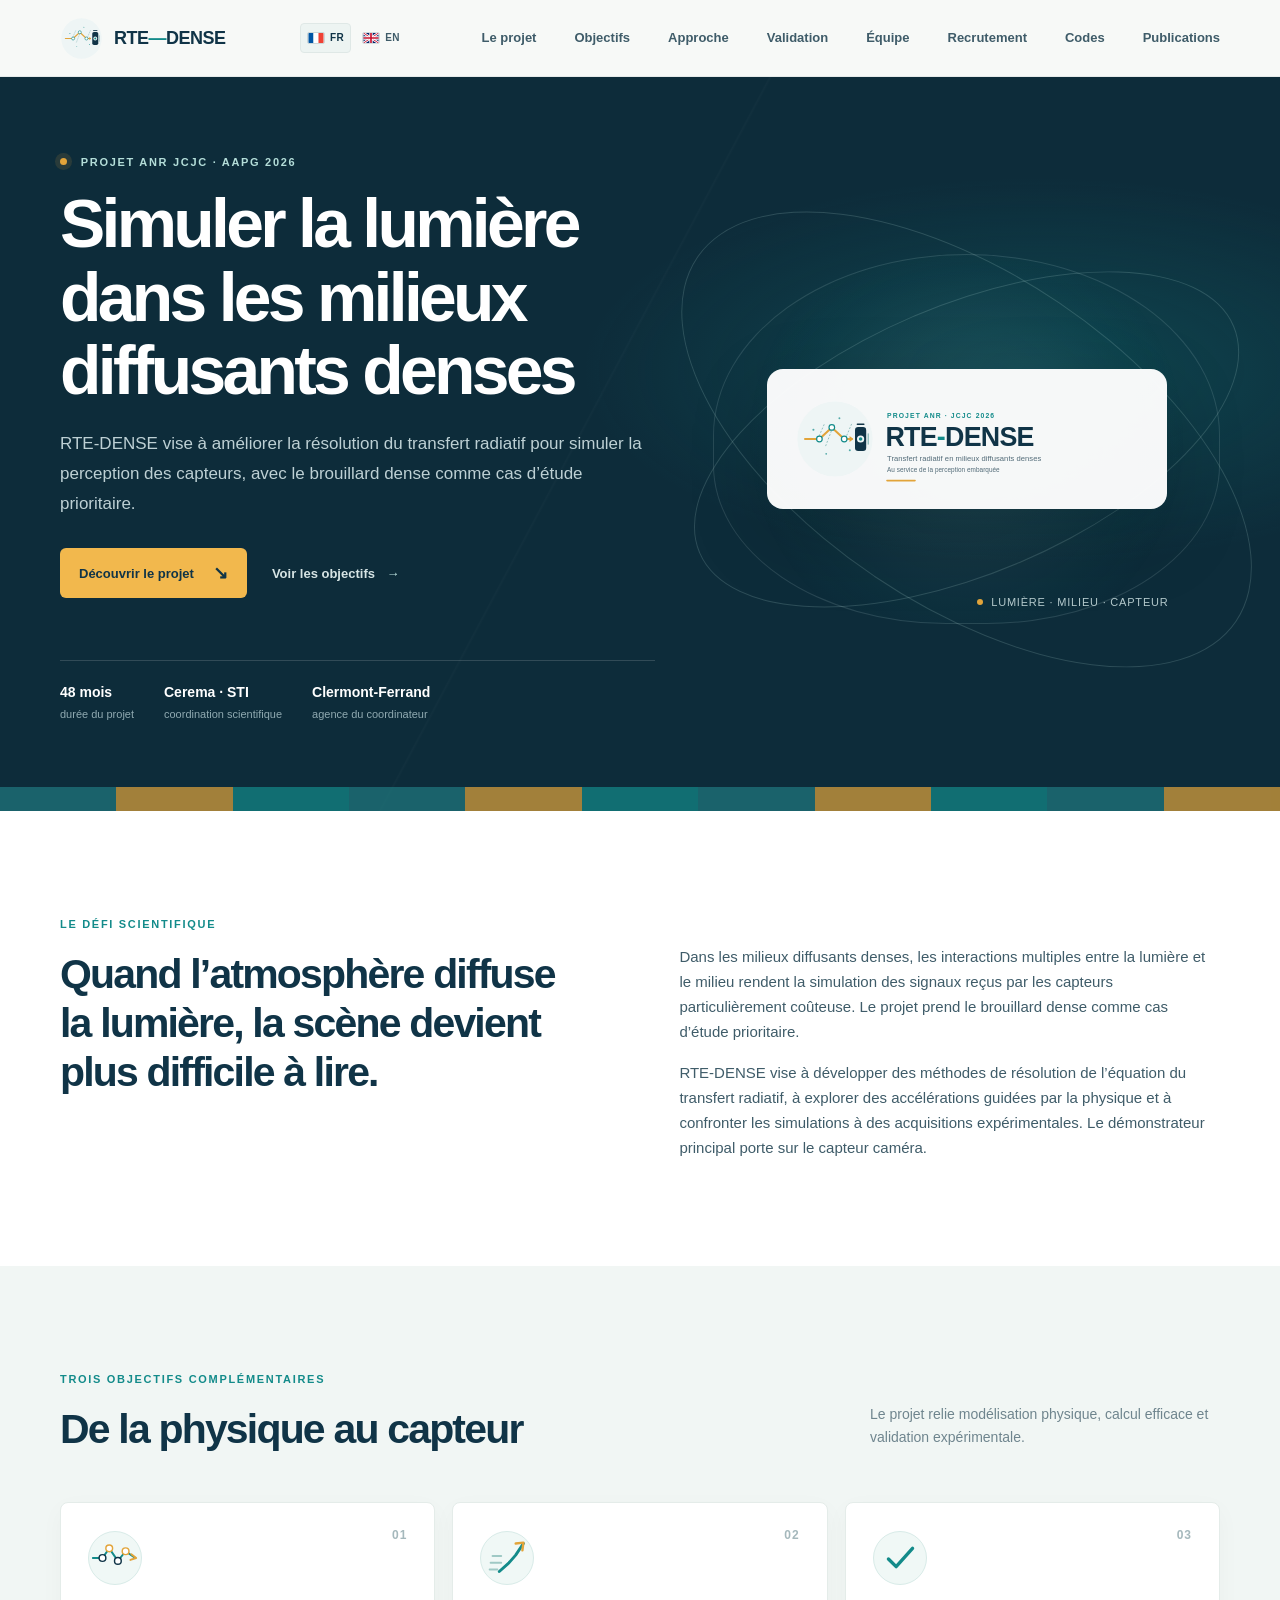
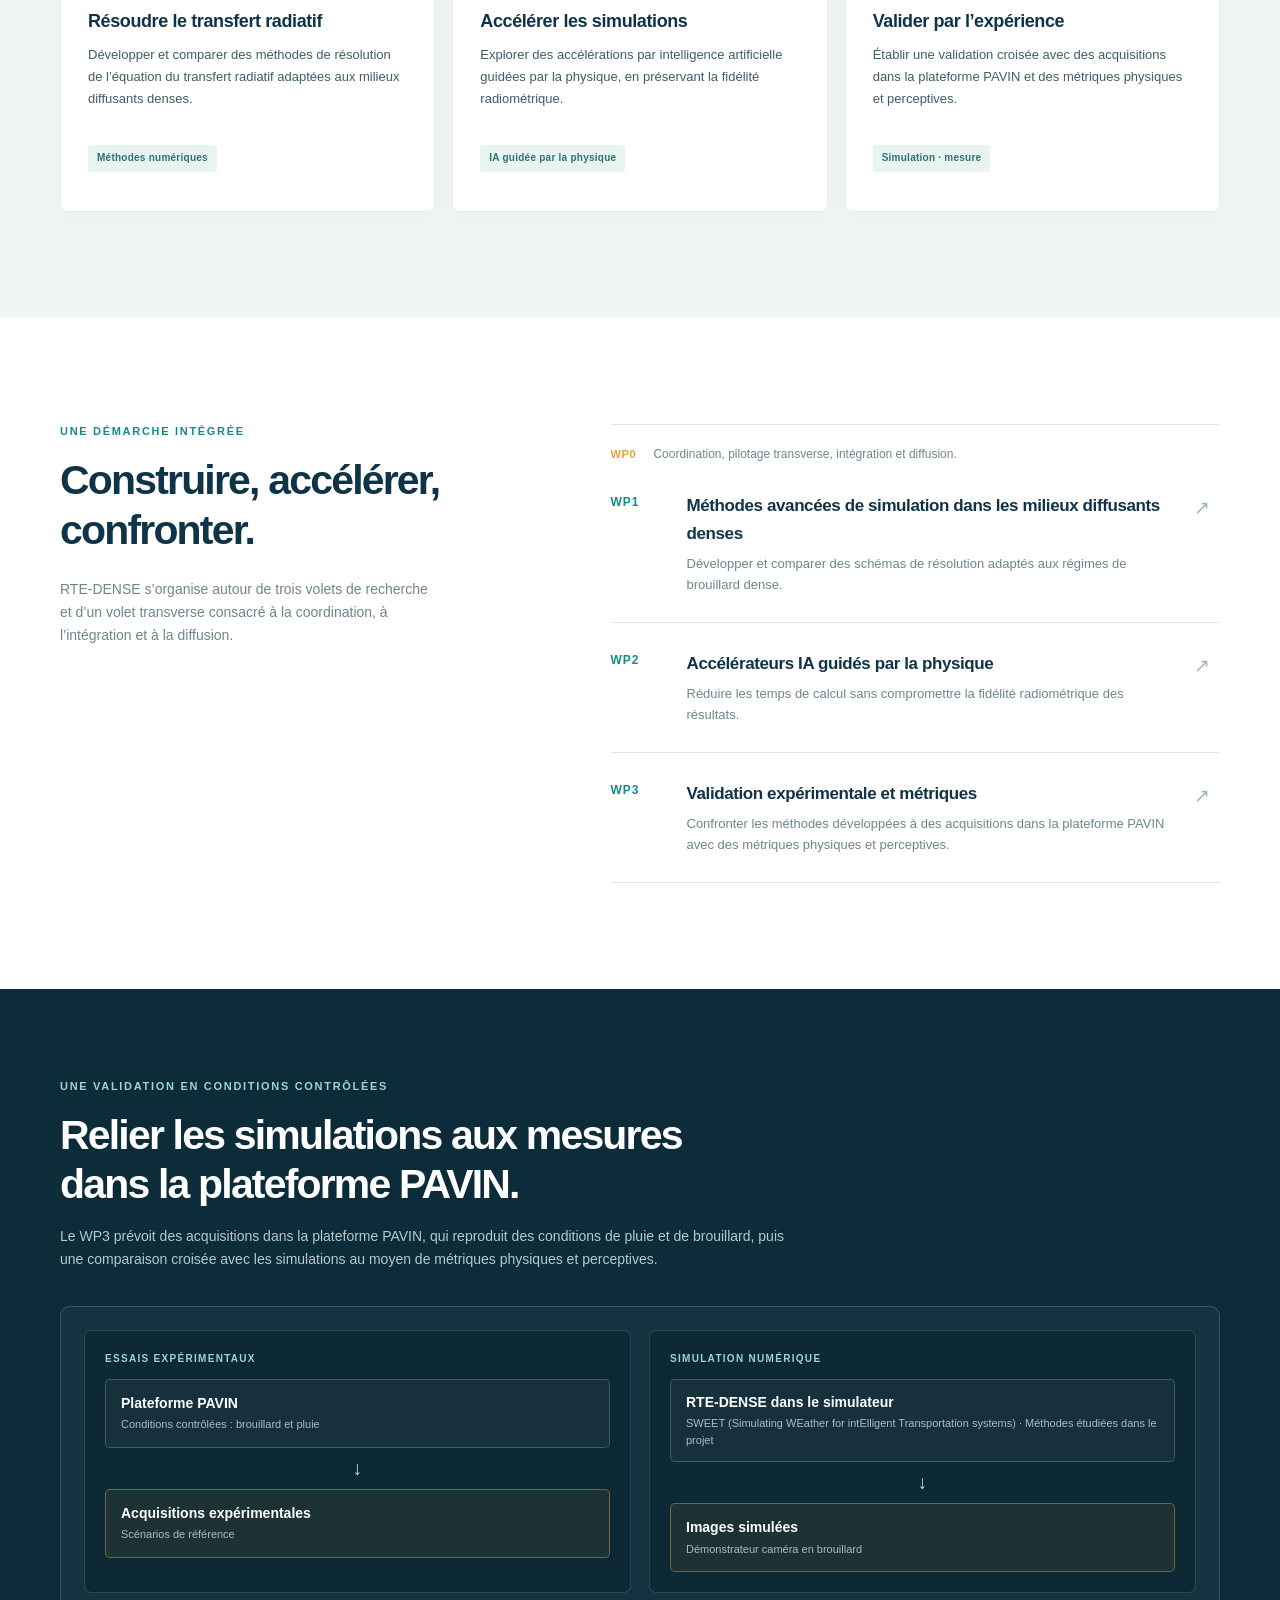
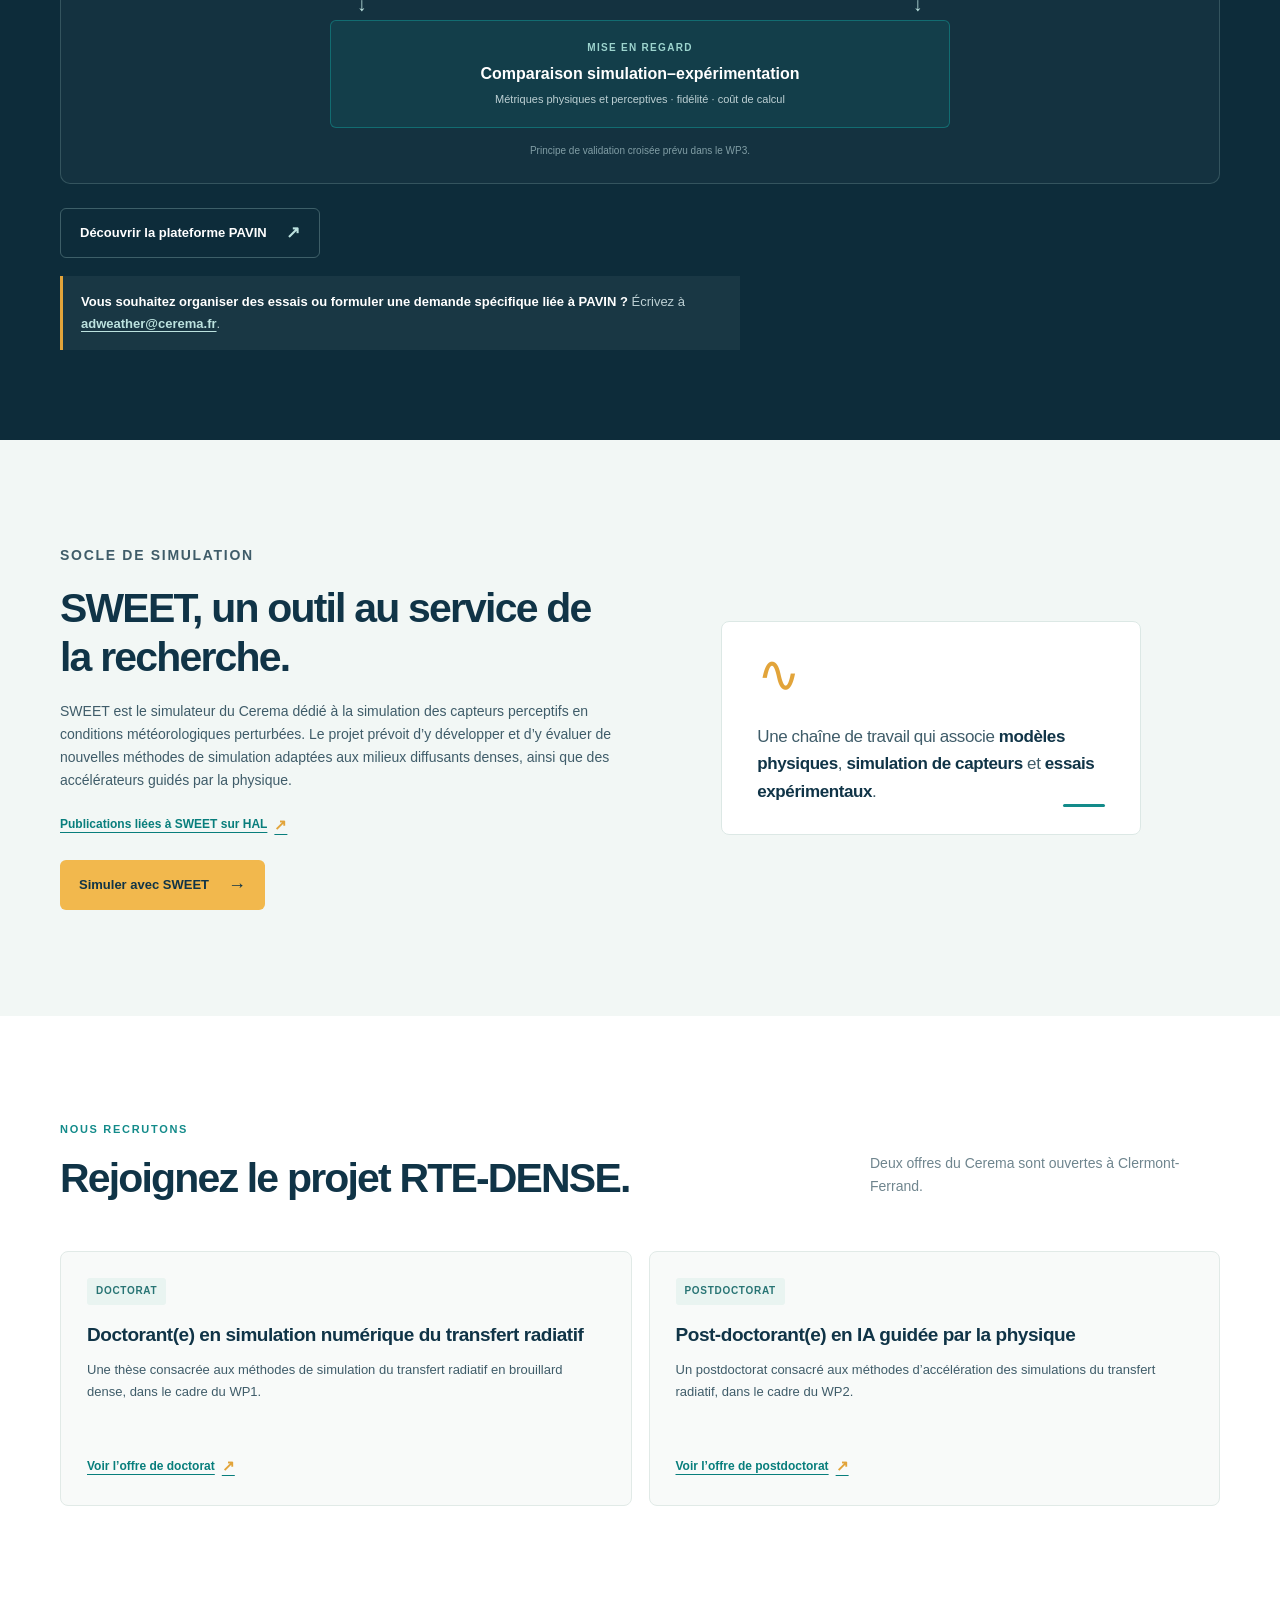
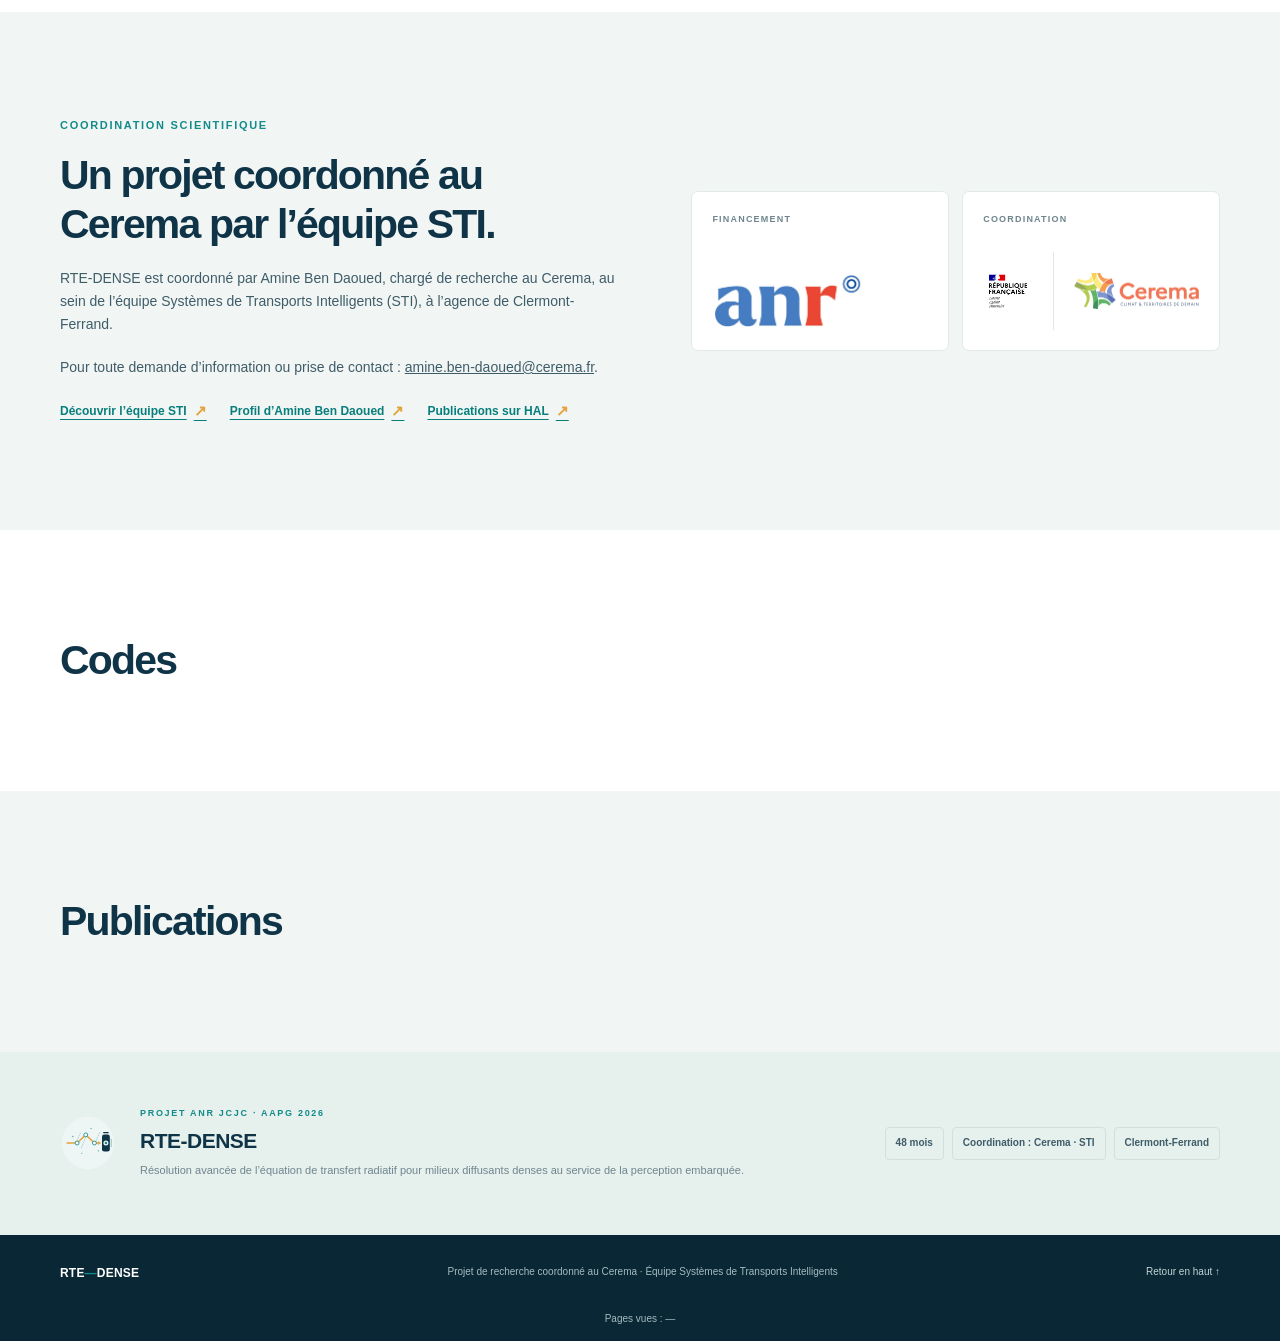
==== commit 4165a04c: "Mise à jour du site RTE-DENSE" ====
--- a/index.html
+++ b/index.html
@@ -4,7 +4,7 @@
     <meta charset="utf-8">
     <meta name="viewport" content="width=device-width, initial-scale=1">
     <meta name="theme-color" content="#103447">
-    <meta name="description" content="RTE-DENSE étudie des méthodes avancées de résolution du transfert radiatif en milieux diffusants denses, avec un démonstrateur centré sur la caméra en brouillard et une validation sur PAVIN.">
+    <meta name="description" content="RTE-DENSE étudie des méthodes avancées de résolution du transfert radiatif en milieux diffusants denses, avec un démonstrateur centré sur la caméra en brouillard et une validation dans la plateforme PAVIN.">
     <title>RTE-DENSE — Transfert radiatif et perception embarquée</title>
     <link rel="icon" type="image/svg+xml" href="assets/RTE-DENSE-icon.svg">
     <link rel="stylesheet" href="styles.css">
@@ -35,6 +35,8 @@
           <a href="#validation">Validation</a>
           <a href="#equipe">Équipe</a>
           <a href="#recrutement">Recrutement</a>
+          <a href="#codes">Codes</a>
+          <a href="#publications">Publications</a>
         </nav>
       </div>
     </header>
@@ -91,23 +93,42 @@
           <div class="objective-grid">
             <article class="objective-card">
               <span class="card-index">01</span>
-              <div class="card-icon icon-rays" aria-hidden="true"><i></i><i></i><i></i></div>
+              <div class="card-icon" aria-hidden="true">
+                <svg viewBox="0 0 54 54" focusable="false">
+                  <path class="scattering-ray" d="M4 27h10l7-10 9 13 8-10 10 7" />
+                  <circle class="scattering-particle" cx="14" cy="27" r="3.5" />
+                  <circle class="scattering-particle scattering-particle-gold" cx="21" cy="17" r="3.5" />
+                  <circle class="scattering-particle" cx="30" cy="30" r="3.5" />
+                  <circle class="scattering-particle scattering-particle-gold" cx="38" cy="20" r="3.5" />
+                  <path class="scattering-arrow" d="m44 23 5 4-6 2" />
+                </svg>
+              </div>
               <h3>Résoudre le transfert radiatif</h3>
               <p>Développer et comparer des méthodes de résolution de l’équation du transfert radiatif adaptées aux milieux diffusants denses.</p>
               <span class="card-tag">Méthodes numériques</span>
             </article>
             <article class="objective-card">
               <span class="card-index">02</span>
-              <div class="card-icon icon-network" aria-hidden="true"><i></i><i></i><i></i><i></i></div>
+              <div class="card-icon" aria-hidden="true">
+                <svg viewBox="0 0 54 54" focusable="false">
+                  <path class="acceleration-trail" d="M9 39h8M10 32h11M12 25h9" />
+                  <path class="acceleration-arrow" d="m19 41 10-9 7-8 8-12" />
+                  <path class="acceleration-head" d="m36 12 8-1-1 8" />
+                </svg>
+              </div>
               <h3>Accélérer les simulations</h3>
               <p>Explorer des accélérations par intelligence artificielle guidées par la physique, en préservant la fidélité radiométrique.</p>
               <span class="card-tag">IA guidée par la physique</span>
             </article>
             <article class="objective-card">
               <span class="card-index">03</span>
-              <div class="card-icon icon-check" aria-hidden="true"><i></i><i></i></div>
+              <div class="card-icon" aria-hidden="true">
+                <svg viewBox="0 0 54 54" focusable="false">
+                  <path class="validation-check" d="m15 28 8 8 17-19" />
+                </svg>
+              </div>
               <h3>Valider par l’expérience</h3>
-              <p>Établir une validation croisée avec des acquisitions dans PAVIN et des métriques physiques et perceptives.</p>
+              <p>Établir une validation croisée avec des acquisitions dans la plateforme PAVIN et des métriques physiques et perceptives.</p>
               <span class="card-tag">Simulation · mesure</span>
             </article>
           </div>
@@ -135,7 +156,7 @@
             </article>
             <article class="work-row">
               <span class="wp-number">WP3</span>
-              <div><h3>Validation expérimentale et métriques</h3><p>Confronter les méthodes développées à des acquisitions dans PAVIN avec des métriques physiques et perceptives.</p></div>
+              <div><h3>Validation expérimentale et métriques</h3><p>Confronter les méthodes développées à des acquisitions dans la plateforme PAVIN avec des métriques physiques et perceptives.</p></div>
               <span class="row-arrow" aria-hidden="true">↗</span>
             </article>
           </div>
@@ -146,8 +167,8 @@
         <div class="wrap validation-inner">
           <div class="validation-intro">
             <p class="section-kicker section-kicker-light">Une validation en conditions contrôlées</p>
-            <h2>Relier les simulations aux mesures sur PAVIN.</h2>
-            <p>Le WP3 prévoit des acquisitions sur la plateforme PAVIN, qui reproduit des conditions de pluie et de brouillard, puis une comparaison croisée avec les simulations au moyen de métriques physiques et perceptives.</p>
+            <h2>Relier les simulations aux mesures dans la plateforme PAVIN.</h2>
+            <p>Le WP3 prévoit des acquisitions dans la plateforme PAVIN, qui reproduit des conditions de pluie et de brouillard, puis une comparaison croisée avec les simulations au moyen de métriques physiques et perceptives.</p>
           </div>
 
           <figure class="validation-diagram" aria-labelledby="validation-diagram-caption">
@@ -160,7 +181,7 @@
               </article>
               <article class="validation-lane">
                 <span class="lane-label">Simulation numérique</span>
-                <div class="flow-node"><strong>RTE-DENSE dans SWEET</strong><span>Méthodes étudiées dans le projet</span></div>
+                <div class="flow-node"><strong>RTE-DENSE dans le simulateur</strong><span>SWEET (Simulating WEather for intElligent Transportation systems) · Méthodes étudiées dans le projet</span></div>
                 <span class="flow-arrow" aria-hidden="true">↓</span>
                 <div class="flow-node flow-node-output"><strong>Images simulées</strong><span>Démonstrateur caméra en brouillard</span></div>
               </article>
@@ -186,6 +207,10 @@
             <h2>SWEET, un outil au service de la recherche.</h2>
             <p>SWEET est le simulateur du Cerema dédié à la simulation des capteurs perceptifs en conditions météorologiques perturbées. Le projet prévoit d’y développer et d’y évaluer de nouvelles méthodes de simulation adaptées aux milieux diffusants denses, ainsi que des accélérateurs guidés par la physique.</p>
             <a class="resource-link" href="https://cv.hal.science/researchercerema" target="_blank" rel="noreferrer">Publications liées à SWEET sur HAL <span aria-hidden="true">↗</span></a>
+            <div class="sweet-actions">
+              <button class="button button-primary" type="button" data-coming-soon aria-controls="sweet-coming-soon" aria-expanded="false">Simuler avec SWEET <span aria-hidden="true">→</span></button>
+              <span class="coming-soon-message" id="sweet-coming-soon" role="status" aria-live="polite" hidden>Coming soon</span>
+            </div>
           </div>
           <div class="platform-note">
             <span class="note-symbol" aria-hidden="true">∿</span>
@@ -253,6 +278,14 @@
         </div>
       </section>
 
+      <section class="section placeholder-section" id="codes">
+        <div class="wrap"><h2>Codes</h2></div>
+      </section>
+
+      <section class="section placeholder-section placeholder-section-alt" id="publications">
+        <div class="wrap"><h2>Publications</h2></div>
+      </section>
+
       <section class="closing-section">
         <div class="wrap closing-inner">
           <img src="assets/RTE-DENSE-icon.svg" alt="" width="56" height="56">
@@ -268,14 +301,34 @@
         <p>Projet de recherche coordonné au Cerema · Équipe Systèmes de Transports Intelligents</p>
         <a href="#accueil" class="back-top">Retour en haut ↑</a>
       </div>
-      <p class="visitor-count">Visiteurs du site : <span id="visitor-count" aria-live="polite">—</span></p>
+      <p class="visitor-count">Pages vues : <span id="visitor-count" aria-live="polite">—</span></p>
     </footer>
-    <script data-goatcounter="https://rte-dense-cerema.goatcounter.com/count" async src="https://gc.zgo.at/count.js"></script>
+    <script data-goatcounter="https://VOTRE-CODE.goatcounter.com/count" async src="https://gc.zgo.at/count.js"></script>
     <script>
-      fetch("https://rte-dense-cerema.goatcounter.com/counter/TOTAL.json")
-        .then((response) => response.json())
-        .then((data) => { document.getElementById("visitor-count").textContent = data.count; })
-        .catch(() => {});
+      document.querySelectorAll("[data-coming-soon]").forEach((button) => {
+        button.addEventListener("click", () => {
+          const notice = document.getElementById(button.getAttribute("aria-controls"));
+          if (notice) {
+            notice.hidden = false;
+            button.setAttribute("aria-expanded", "true");
+          }
+        });
+      });
+      const visitorCount = document.getElementById("visitor-count");
+      const trackingScript = document.querySelector("script[data-goatcounter]");
+      if (visitorCount && trackingScript) {
+        const endpoint = new URL(trackingScript.dataset.goatcounter);
+        const totalCountUrl = new URL("/counter/TOTAL.json", endpoint);
+        fetch(totalCountUrl)
+          .then((response) => {
+            if (!response.ok) throw new Error("Visitor count unavailable");
+            return response.json();
+          })
+          .then((data) => {
+            if (data.count !== undefined) visitorCount.textContent = data.count;
+          })
+          .catch(() => { visitorCount.textContent = "—"; });
+      }
     </script>
   </body>
 </html>
--- a/styles.css
+++ b/styles.css
@@ -56,6 +56,10 @@
 .button-primary { color: var(--ink); background: #f2b84d; }
 .button-primary:hover { background: #f8c969; }
 .button-primary span { font-size: 18px; line-height: 1; }
+.sweet-actions { display: flex; align-items: center; flex-wrap: wrap; gap: 12px; margin-top: 22px; }
+.sweet-actions .button { border: 0; font-family: var(--font-body); cursor: pointer; }
+.sweet-actions .button:focus-visible { outline: 3px solid var(--gold); outline-offset: 3px; }
+.coming-soon-message { flex-basis: 100%; color: var(--ink-soft); font-size: 12px; }
 .text-link { color: #d6e4e4; text-decoration: none; font-size: 13px; font-weight: 600; }
 .text-link span { margin-left: 8px; color: var(--teal-light); }
 .text-link:hover { color: var(--white); }
@@ -91,20 +95,15 @@
 .objective-card:hover { transform: translateY(-4px); box-shadow: 0 15px 35px rgb(16 52 71 / 8%); }
 .card-index { position: absolute; top: 26px; right: 27px; color: #a5b8bc; font: 700 12px/1 var(--font-display); letter-spacing: 1px; }
 .card-icon { position: relative; width: 54px; height: 54px; margin-bottom: 24px; border: 1px solid #d8ebe8; border-radius: 50%; background: #f0f8f6; }
-.icon-rays i { position: absolute; left: 12px; width: 28px; height: 2px; border-radius: 4px; background: var(--teal); transform-origin: right center; }
-.icon-rays i:nth-child(1) { top: 19px; transform: rotate(0); }
-.icon-rays i:nth-child(2) { top: 26px; transform: rotate(-14deg); background: var(--gold); }
-.icon-rays i:nth-child(3) { top: 33px; transform: rotate(14deg); }
-.icon-rays::after { position: absolute; top: 22px; right: 10px; width: 8px; height: 8px; border: 2px solid var(--ink); border-radius: 50%; background: white; content: ''; }
-.icon-network i { position: absolute; z-index: 2; width: 8px; height: 8px; border: 2px solid var(--teal); border-radius: 50%; background: white; }
-.icon-network i:nth-child(1) { top: 10px; left: 12px; }
-.icon-network i:nth-child(2) { top: 32px; left: 12px; }
-.icon-network i:nth-child(3) { top: 21px; right: 12px; border-color: var(--gold); }
-.icon-network i:nth-child(4) { top: 21px; left: 24px; width: 8px; height: 8px; background: var(--teal); }
-.icon-network::before, .icon-network::after { position: absolute; top: 25px; left: 19px; width: 20px; height: 1px; background: #a9c9c7; content: ''; transform: rotate(-28deg); }
-.icon-network::after { transform: rotate(28deg); }
-.icon-check i:first-child { position: absolute; top: 18px; left: 17px; width: 20px; height: 12px; border-bottom: 3px solid var(--teal); border-left: 3px solid var(--teal); transform: rotate(-45deg); }
-.icon-check i:last-child { position: absolute; top: 9px; right: 9px; width: 7px; height: 7px; border-radius: 50%; background: var(--gold); }
+.card-icon svg { position: absolute; inset: 0; width: 100%; height: 100%; }
+.scattering-ray { fill: none; stroke: var(--teal); stroke-width: 2; stroke-linecap: round; stroke-linejoin: round; }
+.scattering-particle { fill: var(--white); stroke: var(--ink); stroke-width: 1.5; }
+.scattering-particle-gold { stroke: var(--gold); }
+.scattering-arrow { fill: none; stroke: var(--gold); stroke-width: 2; stroke-linecap: round; stroke-linejoin: round; }
+.acceleration-trail { fill: none; stroke: #9fc9c5; stroke-width: 2; stroke-linecap: round; }
+.acceleration-arrow, .acceleration-head { fill: none; stroke: var(--teal); stroke-width: 3; stroke-linecap: round; stroke-linejoin: round; }
+.acceleration-head { stroke: var(--gold); stroke-width: 2.5; }
+.validation-check { fill: none; stroke: var(--teal); stroke-width: 3.5; stroke-linecap: round; stroke-linejoin: round; }
 .objective-card h3 { margin-bottom: 11px; font-size: 18px; font-weight: 700; letter-spacing: -.4px; line-height: 1.35; }
 .objective-card p { min-height: 79px; margin-bottom: 20px; color: var(--ink-soft); font-size: 13px; line-height: 1.7; }
 .card-tag { display: inline-block; padding: 5px 9px; border-radius: 3px; color: #287474; background: #e9f4f1; font-size: 10px; font-weight: 700; letter-spacing: .25px; }
@@ -128,17 +127,17 @@
 .validation-intro h2 { max-width: 680px; margin-bottom: 16px; }
 .validation-intro > p:last-child { max-width: 730px; margin-bottom: 0; color: #b6c9cd; font-size: 14px; }
 .section-kicker-light { color: #9dd4ce; }
-.validation-diagram { margin: 0; padding: 23px; border: 1px solid rgb(188 226 223 / 19%); border-radius: 10px; background: rgb(255 255 255 / 3%); }
-.validation-lanes { display: grid; grid-template-columns: repeat(2, minmax(0, 1fr)); gap: 18px; }
-.validation-lane { display: flex; flex-direction: column; align-items: stretch; gap: 11px; padding: 20px; border: 1px solid rgb(188 226 223 / 17%); border-radius: 7px; background: rgb(5 28 39 / 38%); }
+.validation-diagram { min-width: 0; margin: 0; padding: 23px; border: 1px solid rgb(188 226 223 / 19%); border-radius: 10px; background: rgb(255 255 255 / 3%); }
+.validation-lanes { display: grid; min-width: 0; grid-template-columns: repeat(2, minmax(0, 1fr)); gap: 18px; }
+.validation-lane { display: flex; min-width: 0; flex-direction: column; align-items: stretch; gap: 11px; padding: 20px; border: 1px solid rgb(188 226 223 / 17%); border-radius: 7px; background: rgb(5 28 39 / 38%); }
 .lane-label, .result-kicker { color: #9dd4ce; font-size: 10px; font-weight: 800; letter-spacing: 1.3px; text-transform: uppercase; }
-.flow-node { display: grid; gap: 4px; min-height: 69px; align-content: center; padding: 13px 15px; border: 1px solid rgb(188 226 223 / 24%); border-radius: 5px; background: rgb(255 255 255 / 4%); }
+.flow-node { display: grid; min-width: 0; gap: 4px; min-height: 69px; align-content: center; padding: 13px 15px; border: 1px solid rgb(188 226 223 / 24%); border-radius: 5px; background: rgb(255 255 255 / 4%); }
 .flow-node strong { color: var(--white); font: 700 14px/1.3 var(--font-display); }
 .flow-node span { color: #a9bec3; font-size: 11px; line-height: 1.5; }
 .flow-node-output { border-color: rgb(226 164 58 / 44%); background: rgb(226 164 58 / 7%); }
 .flow-arrow { align-self: center; color: #bce2df; font: 700 19px/1 var(--font-display); }
 .validation-merge { display: grid; grid-template-columns: repeat(2, minmax(0, 1fr)); margin: 2px 0 6px; color: #bce2df; font-size: 19px; line-height: 1; text-align: center; }
-.validation-result { display: grid; gap: 6px; max-width: 620px; margin: 0 auto; padding: 19px 24px; border: 1px solid rgb(19 139 138 / 60%); border-radius: 6px; background: rgb(19 139 138 / 14%); text-align: center; }
+.validation-result { display: grid; min-width: 0; gap: 6px; max-width: 620px; margin: 0 auto; padding: 19px 24px; border: 1px solid rgb(19 139 138 / 60%); border-radius: 6px; background: rgb(19 139 138 / 14%); text-align: center; }
 .validation-result strong { color: var(--white); font: 700 16px/1.35 var(--font-display); }
 .validation-result > span:last-child { color: #bdd0d4; font-size: 11px; }
 .validation-diagram figcaption { margin-top: 15px; color: #819ea5; font-size: 10px; text-align: center; }
@@ -171,6 +170,9 @@
 .job-card .resource-link { margin-top: auto; }
 
 .team-section { background: #f1f6f4; }
+.placeholder-section { background: var(--white); }
+.placeholder-section-alt { background: #f1f6f4; }
+.placeholder-section h2 { margin-bottom: 0; font-size: clamp(30px, 3.2vw, 42px); font-weight: 600; letter-spacing: -1.8px; line-height: 1.2; }
 .team-grid { display: grid; grid-template-columns: minmax(0, 1fr) minmax(0, .95fr); gap: 75px; align-items: center; }
 .team-copy h2 { max-width: 560px; margin-bottom: 18px; }
 .team-copy > p:not(.section-kicker) { max-width: 590px; margin-bottom: 20px; color: var(--ink-soft); font-size: 14px; }
@@ -199,6 +201,7 @@
 .footer-inner p { margin: 0; font-size: 10px; }
 .back-top { color: #c3d4d4; text-decoration: none; font-size: 10px; }
 .back-top:hover { color: var(--white); }
+.visitor-count { margin: 0; padding: 0 16px 14px; color: #a5bbc0; text-align: center; font-size: 10px; }
 
 @media (max-width: 940px) {
   .hero-grid { grid-template-columns: 1fr .75fr; gap: 30px; min-height: auto; }
@@ -241,9 +244,12 @@
   .work-row { grid-template-columns: 46px 1fr 20px; gap: 12px; padding-block: 22px; }
   .validation-inner { padding-block: 67px; }
   .validation-diagram { padding: 12px; }
-  .validation-lanes { grid-template-columns: 1fr; gap: 12px; }
+  .validation-lanes { grid-template-columns: minmax(0, 1fr); gap: 12px; }
   .validation-lane { padding: 16px; }
+  .validation-merge { grid-template-columns: minmax(0, 1fr); }
   .validation-merge span:nth-child(2) { display: none; }
+  .flow-node { padding-inline: 12px; }
+  .flow-node strong, .flow-node span, .validation-result strong, .validation-result > span:last-child { overflow-wrap: anywhere; }
   .validation-result { padding: 17px 15px; }
   .platform-note { max-width: none; }
   .partner-logos { grid-template-columns: 1fr; gap: 10px; }
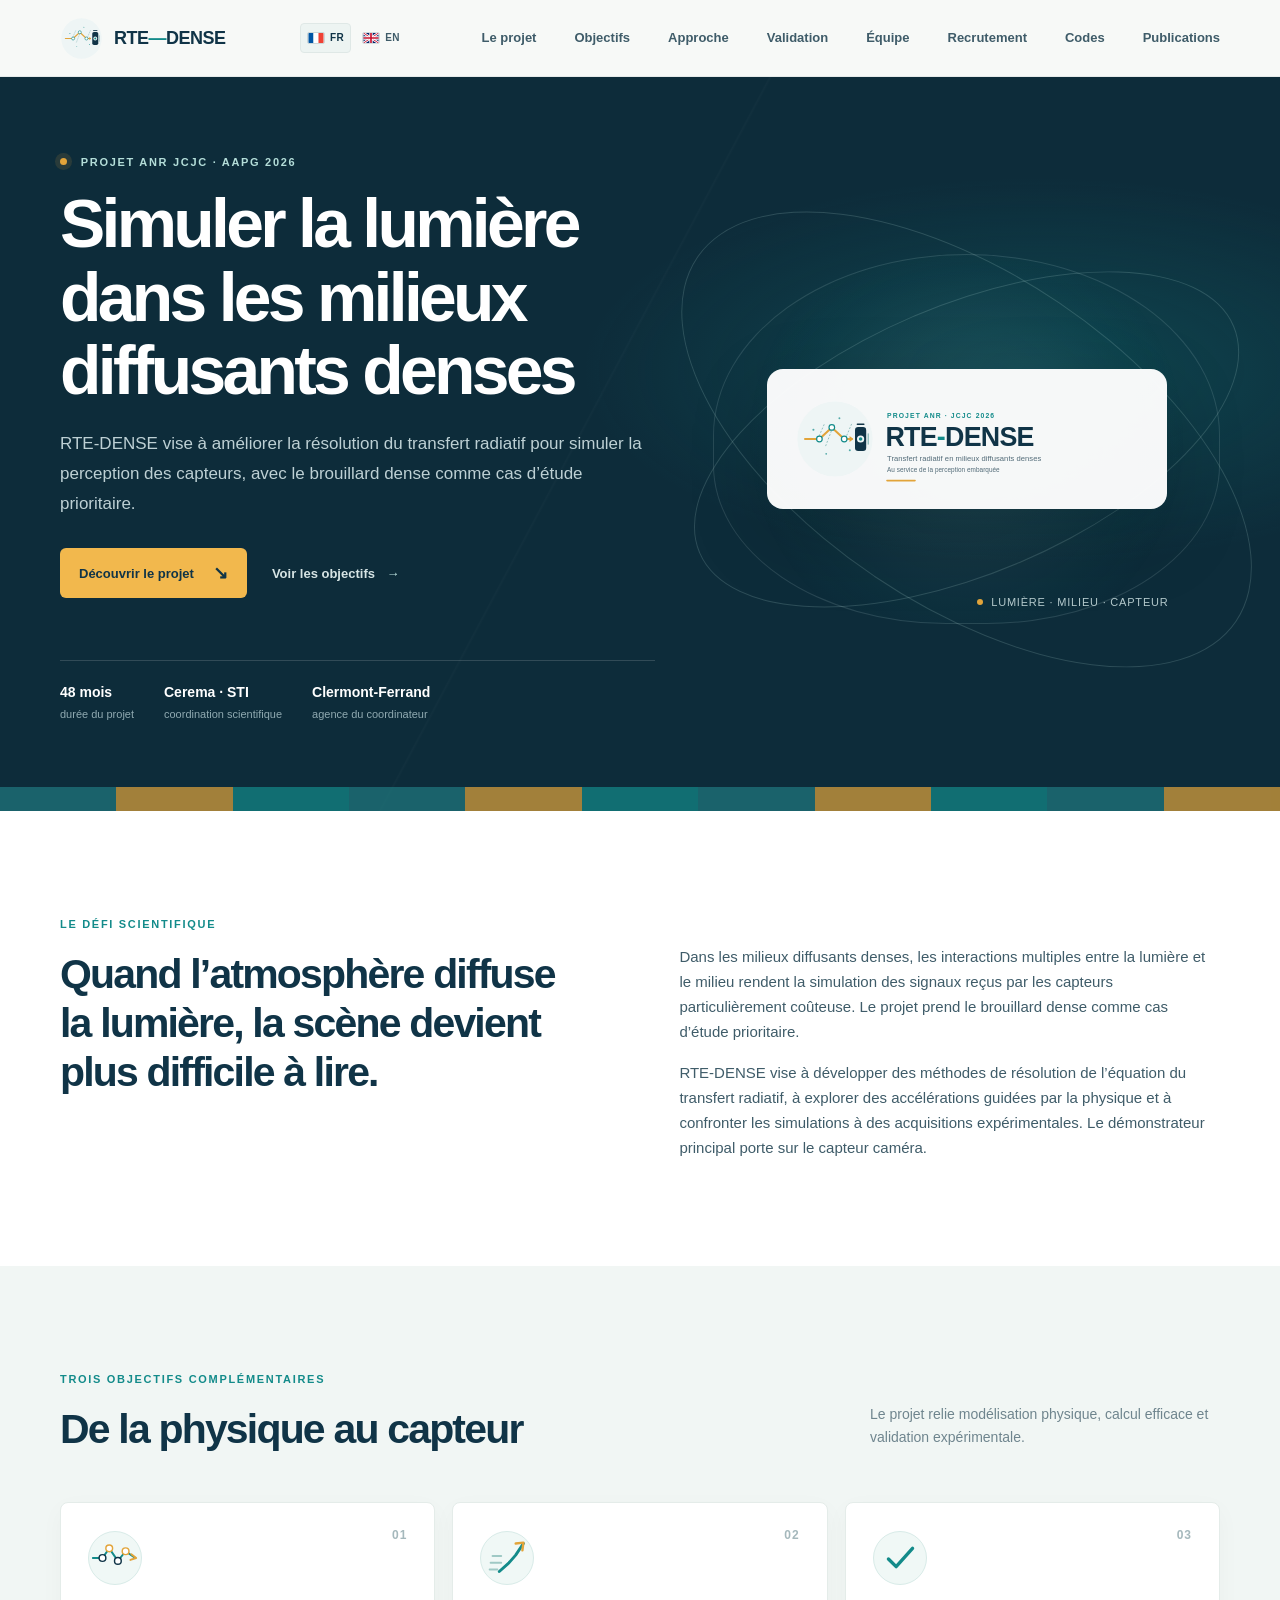
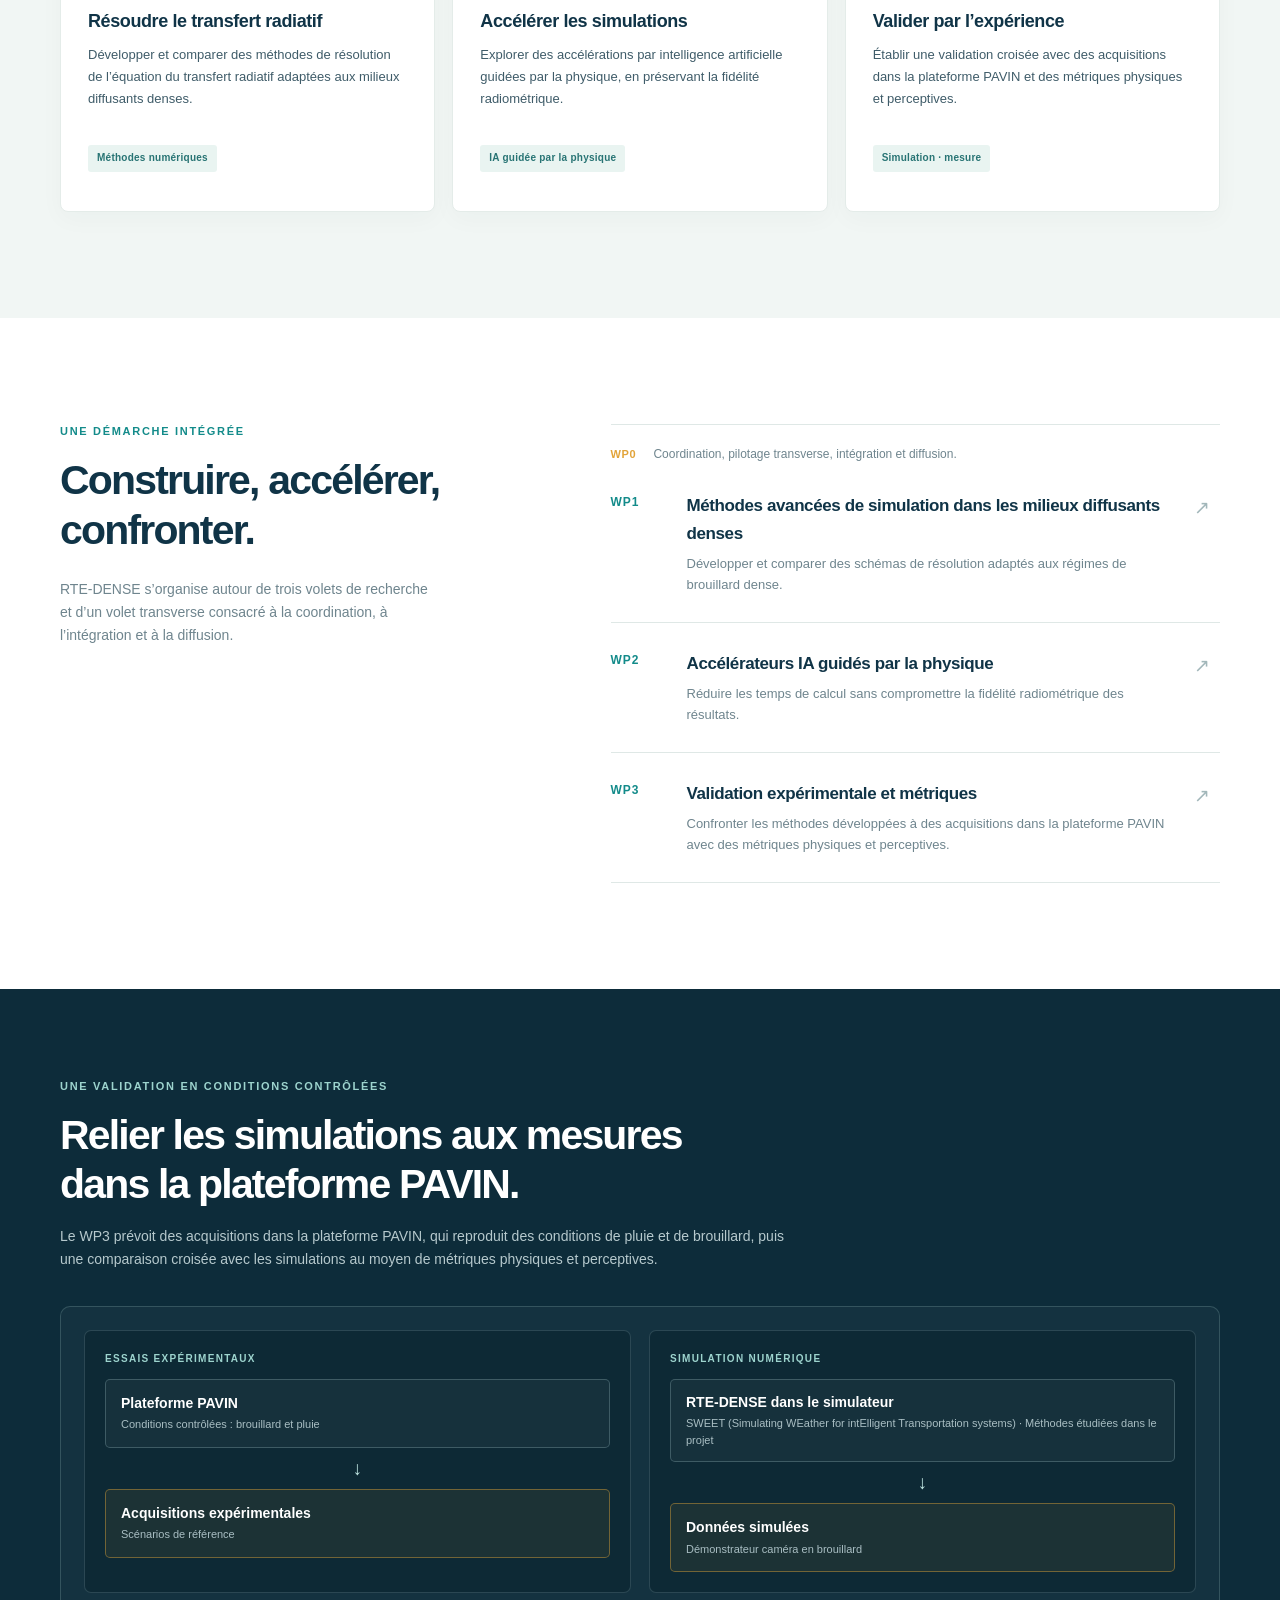
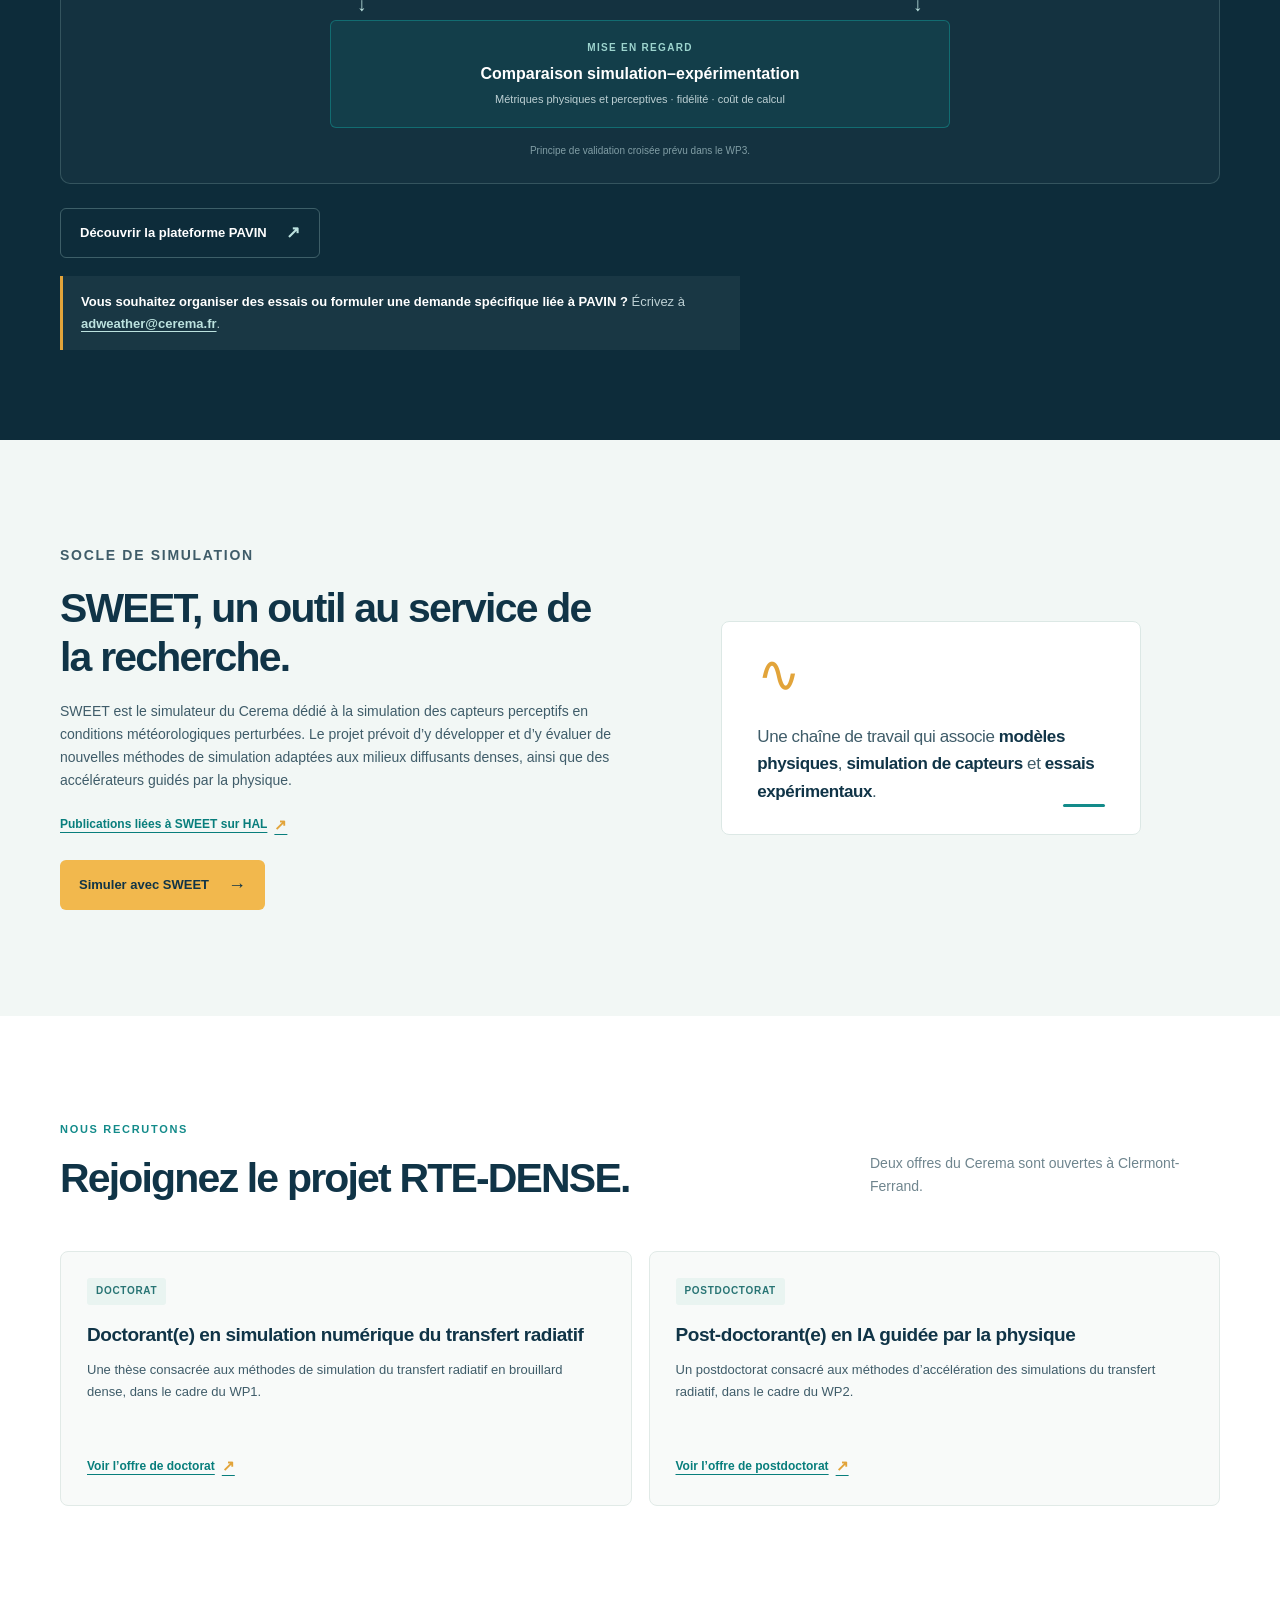
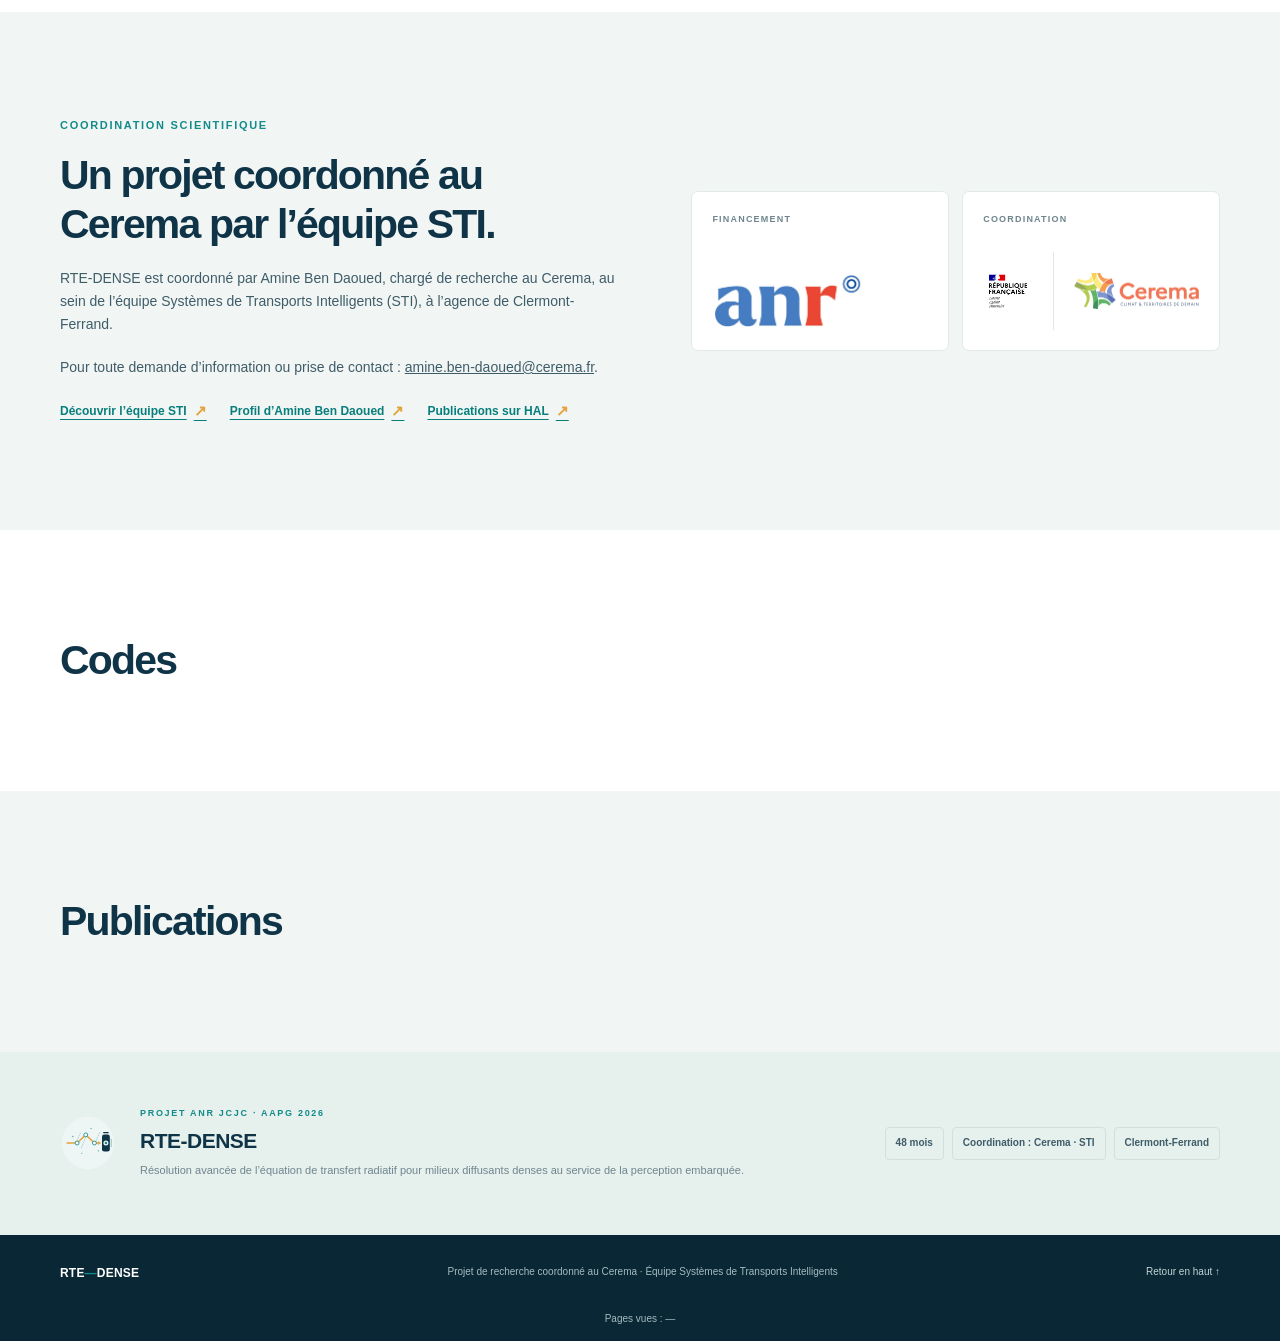
==== commit c2544799: "quelques corrections" ====
--- a/index.html
+++ b/index.html
@@ -183,7 +183,7 @@
                 <span class="lane-label">Simulation numérique</span>
                 <div class="flow-node"><strong>RTE-DENSE dans le simulateur</strong><span>SWEET (Simulating WEather for intElligent Transportation systems) · Méthodes étudiées dans le projet</span></div>
                 <span class="flow-arrow" aria-hidden="true">↓</span>
-                <div class="flow-node flow-node-output"><strong>Images simulées</strong><span>Démonstrateur caméra en brouillard</span></div>
+                <div class="flow-node flow-node-output"><strong>Données simulées</strong><span>Démonstrateur caméra en brouillard</span></div>
               </article>
             </div>
             <div class="validation-merge" aria-hidden="true"><span>↓</span><span>↓</span></div>
@@ -303,7 +303,7 @@
       </div>
       <p class="visitor-count">Pages vues : <span id="visitor-count" aria-live="polite">—</span></p>
     </footer>
-    <script data-goatcounter="https://VOTRE-CODE.goatcounter.com/count" async src="https://gc.zgo.at/count.js"></script>
+    <script data-goatcounter="https://rte-dense-cerema.goatcounter.com/count" async src="https://gc.zgo.at/count.js"></script>
     <script>
       document.querySelectorAll("[data-coming-soon]").forEach((button) => {
         button.addEventListener("click", () => {
@@ -317,15 +317,27 @@
       const visitorCount = document.getElementById("visitor-count");
       const trackingScript = document.querySelector("script[data-goatcounter]");
       if (visitorCount && trackingScript) {
-        const endpoint = new URL(trackingScript.dataset.goatcounter);
-        const totalCountUrl = new URL("/counter/TOTAL.json", endpoint);
-        fetch(totalCountUrl)
-          .then((response) => {
-            if (!response.ok) throw new Error("Visitor count unavailable");
-            return response.json();
-          })
-          .then((data) => {
-            if (data.count !== undefined) visitorCount.textContent = data.count;
+        const counterOrigin = new URL(trackingScript.dataset.goatcounter).origin;
+        const sitePath = window.location.pathname
+          .replace(/\/index(?:\.en)?\.html$/, "")
+          .replace(/\/+$/, "");
+        const pagePaths = [...new Set([
+          sitePath || "/",
+          `${sitePath}/index.html`,
+          `${sitePath}/index.en.html`
+        ])];
+        const countPage = async (path) => {
+          const encodedPath = path.split("/").map(encodeURIComponent).join("/");
+          const counterUrl = new URL(`/counter/${encodedPath}.json`, counterOrigin);
+          const response = await fetch(counterUrl);
+          if (response.status === 404) return 0;
+          if (!response.ok) throw new Error("Visitor count unavailable");
+          const data = await response.json();
+          return Number.parseInt(String(data.count ?? "0").replace(/[^\d]/g, ""), 10) || 0;
+        };
+        Promise.all(pagePaths.map(countPage))
+          .then((counts) => {
+            visitorCount.textContent = counts.reduce((total, count) => total + count, 0).toLocaleString();
           })
           .catch(() => { visitorCount.textContent = "—"; });
       }
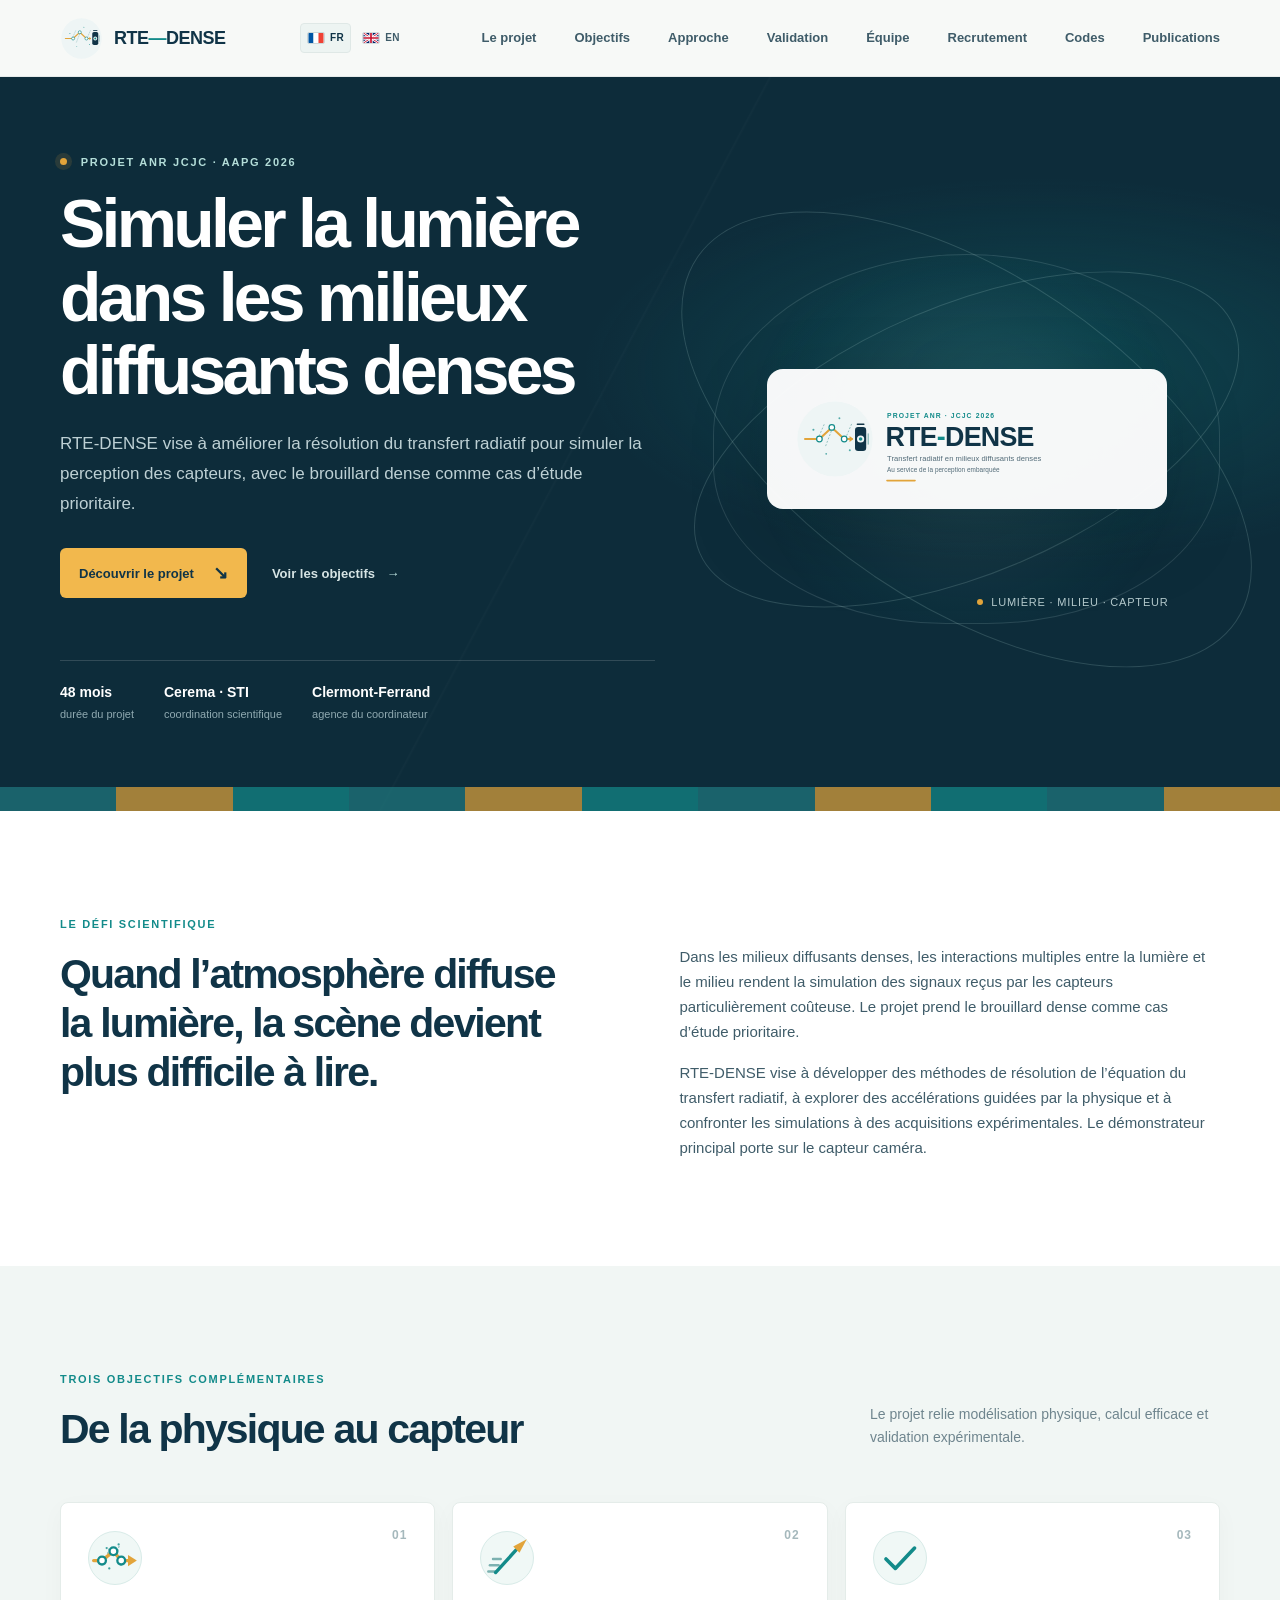
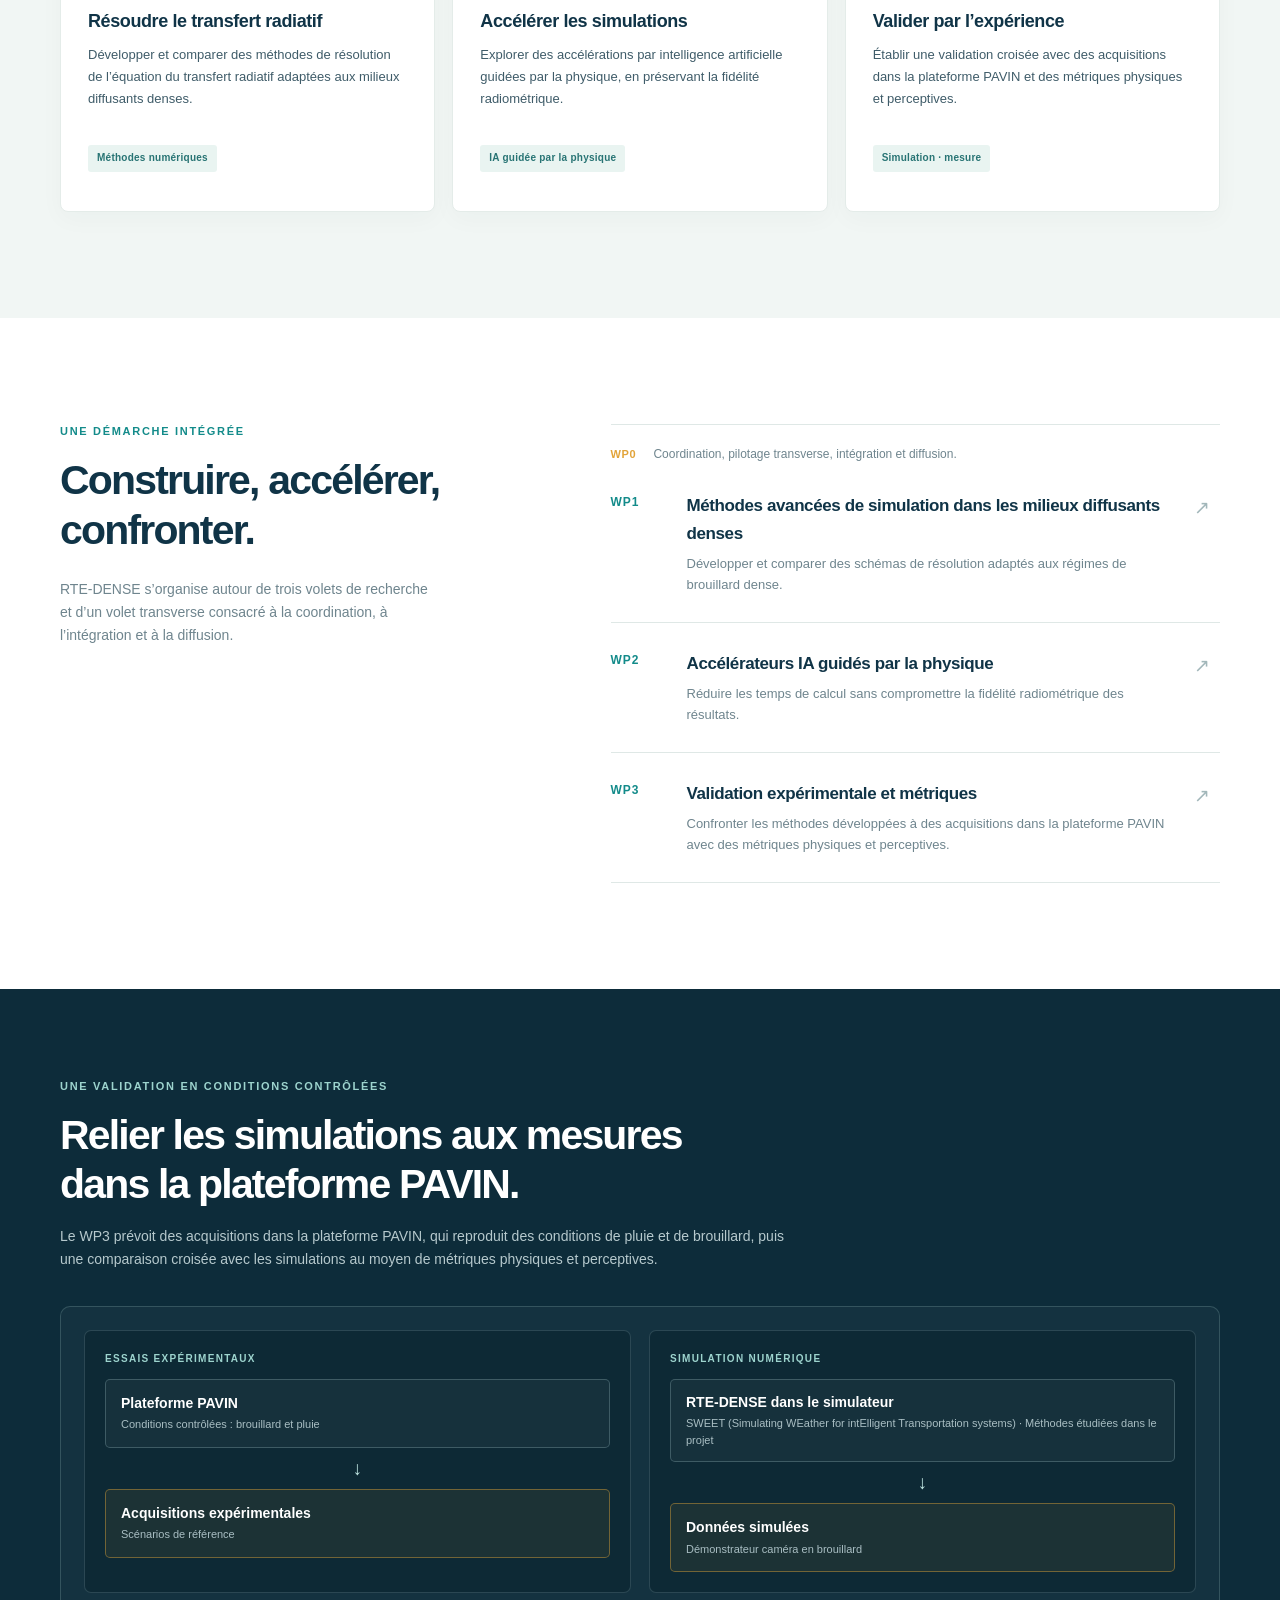
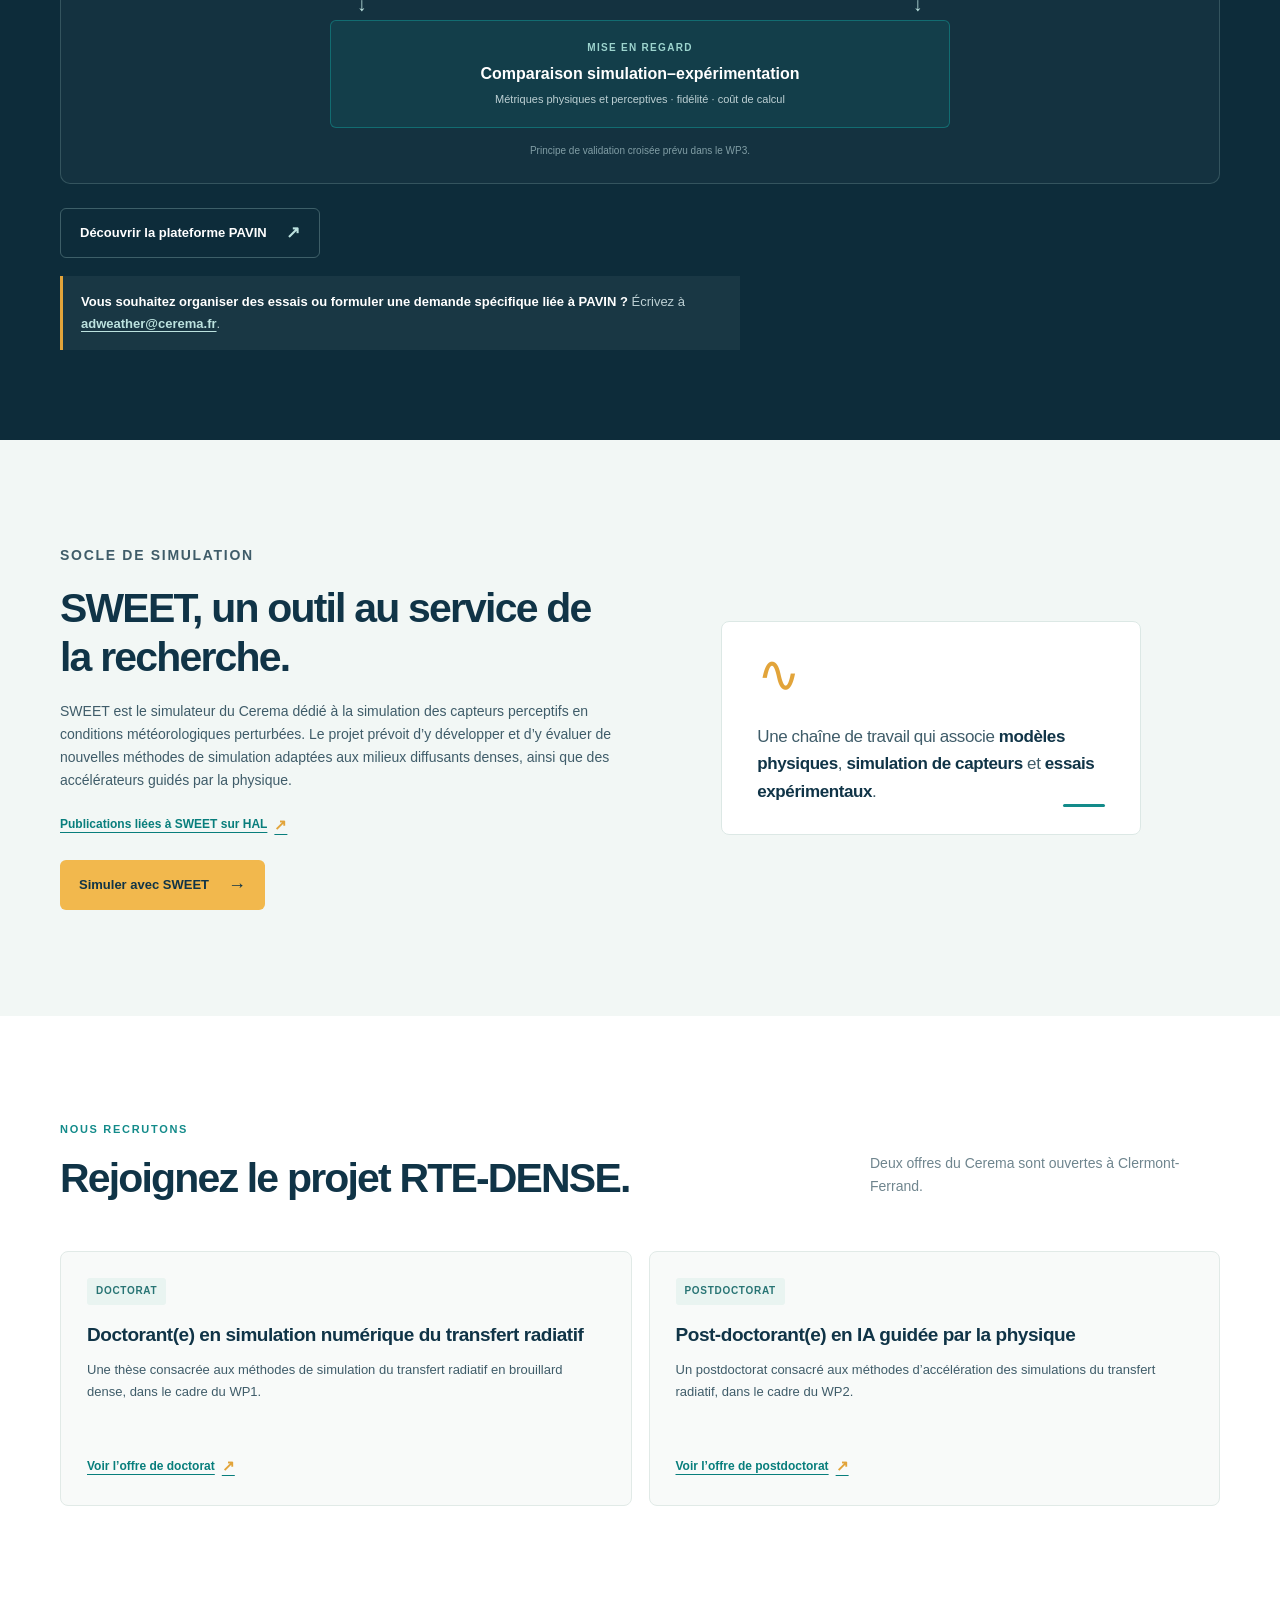
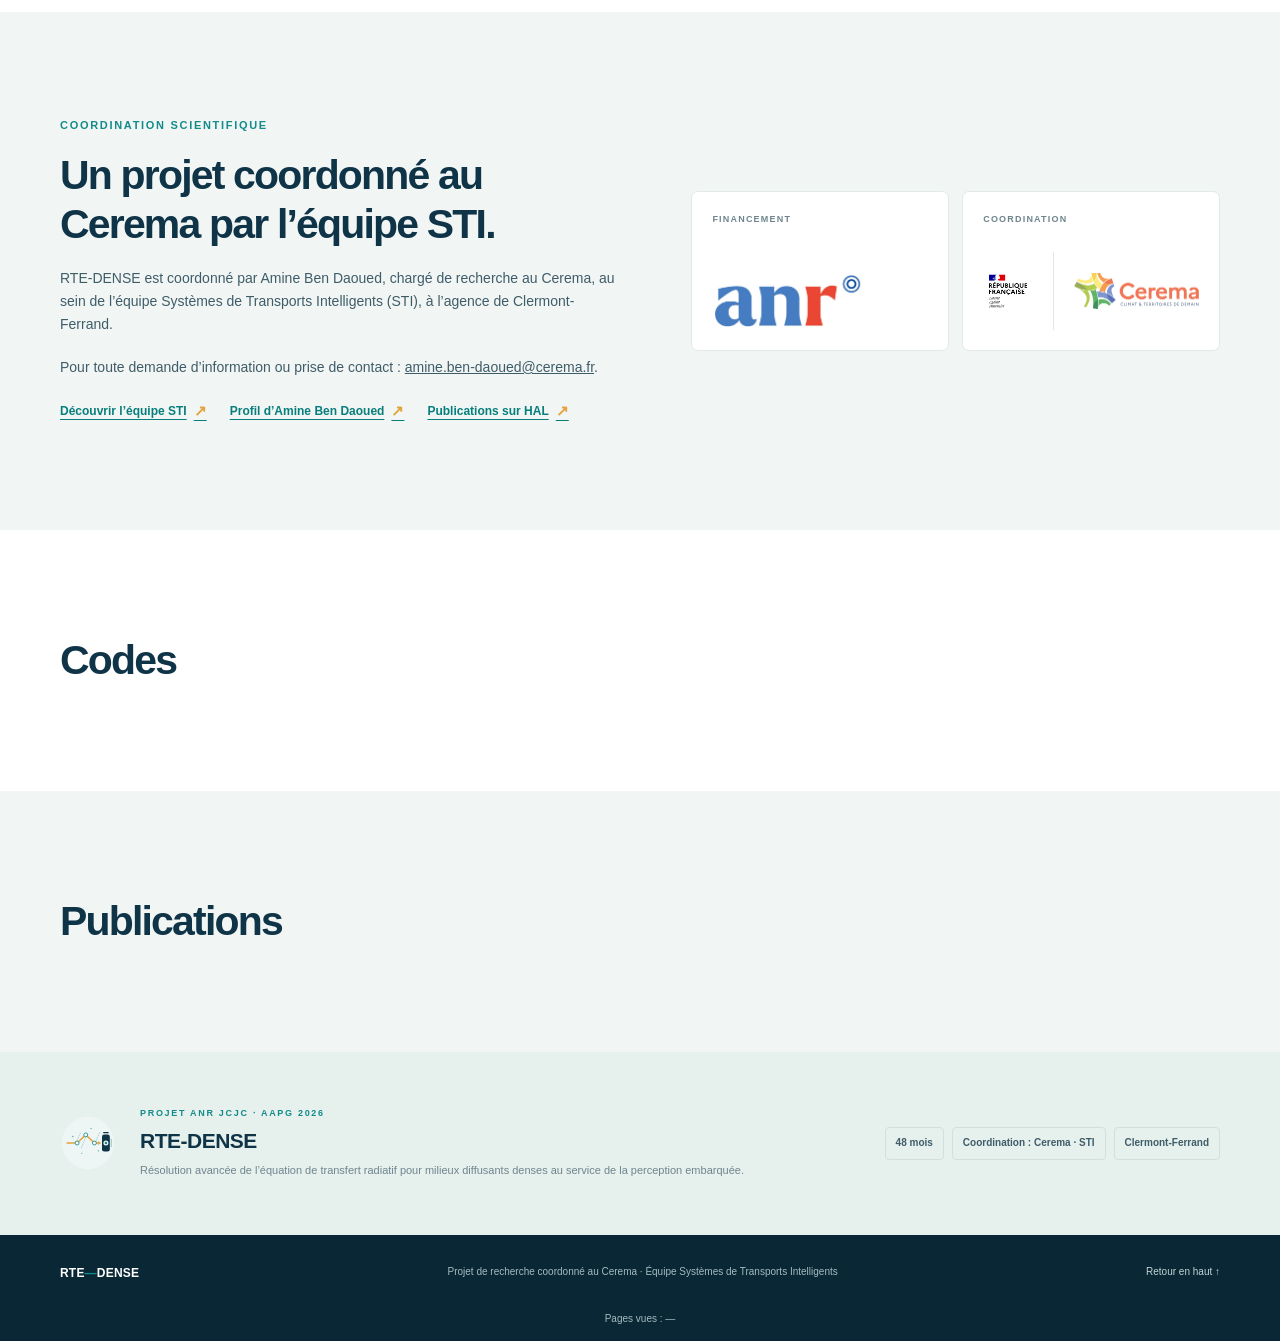
==== commit 6fb134ad: "màj visuels" ====
--- a/index.html
+++ b/index.html
@@ -94,14 +94,7 @@
             <article class="objective-card">
               <span class="card-index">01</span>
               <div class="card-icon" aria-hidden="true">
-                <svg viewBox="0 0 54 54" focusable="false">
-                  <path class="scattering-ray" d="M4 27h10l7-10 9 13 8-10 10 7" />
-                  <circle class="scattering-particle" cx="14" cy="27" r="3.5" />
-                  <circle class="scattering-particle scattering-particle-gold" cx="21" cy="17" r="3.5" />
-                  <circle class="scattering-particle" cx="30" cy="30" r="3.5" />
-                  <circle class="scattering-particle scattering-particle-gold" cx="38" cy="20" r="3.5" />
-                  <path class="scattering-arrow" d="m44 23 5 4-6 2" />
-                </svg>
+                <img src="assets/objective-scattering.svg" alt="" width="54" height="54">
               </div>
               <h3>Résoudre le transfert radiatif</h3>
               <p>Développer et comparer des méthodes de résolution de l’équation du transfert radiatif adaptées aux milieux diffusants denses.</p>
@@ -110,11 +103,7 @@
             <article class="objective-card">
               <span class="card-index">02</span>
               <div class="card-icon" aria-hidden="true">
-                <svg viewBox="0 0 54 54" focusable="false">
-                  <path class="acceleration-trail" d="M9 39h8M10 32h11M12 25h9" />
-                  <path class="acceleration-arrow" d="m19 41 10-9 7-8 8-12" />
-                  <path class="acceleration-head" d="m36 12 8-1-1 8" />
-                </svg>
+                <img src="assets/objective-acceleration.svg" alt="" width="54" height="54">
               </div>
               <h3>Accélérer les simulations</h3>
               <p>Explorer des accélérations par intelligence artificielle guidées par la physique, en préservant la fidélité radiométrique.</p>
@@ -123,9 +112,7 @@
             <article class="objective-card">
               <span class="card-index">03</span>
               <div class="card-icon" aria-hidden="true">
-                <svg viewBox="0 0 54 54" focusable="false">
-                  <path class="validation-check" d="m15 28 8 8 17-19" />
-                </svg>
+                <img src="assets/objective-validation.svg" alt="" width="54" height="54">
               </div>
               <h3>Valider par l’expérience</h3>
               <p>Établir une validation croisée avec des acquisitions dans la plateforme PAVIN et des métriques physiques et perceptives.</p>
--- a/styles.css
+++ b/styles.css
@@ -95,14 +95,14 @@
 .objective-card:hover { transform: translateY(-4px); box-shadow: 0 15px 35px rgb(16 52 71 / 8%); }
 .card-index { position: absolute; top: 26px; right: 27px; color: #a5b8bc; font: 700 12px/1 var(--font-display); letter-spacing: 1px; }
 .card-icon { position: relative; width: 54px; height: 54px; margin-bottom: 24px; border: 1px solid #d8ebe8; border-radius: 50%; background: #f0f8f6; }
-.card-icon svg { position: absolute; inset: 0; width: 100%; height: 100%; }
-.scattering-ray { fill: none; stroke: var(--teal); stroke-width: 2; stroke-linecap: round; stroke-linejoin: round; }
+.card-icon img { position: absolute; inset: 0; width: 100%; height: 100%; object-fit: contain; }
+.scattering-ray { fill: none; stroke: var(--teal); stroke-width: 5; stroke-linecap: round; stroke-linejoin: round; }
 .scattering-particle { fill: var(--white); stroke: var(--ink); stroke-width: 1.5; }
 .scattering-particle-gold { stroke: var(--gold); }
-.scattering-arrow { fill: none; stroke: var(--gold); stroke-width: 2; stroke-linecap: round; stroke-linejoin: round; }
+.scattering-arrow { fill: none; stroke: var(--gold); stroke-width: 3; stroke-linecap: round; stroke-linejoin: round; }
 .acceleration-trail { fill: none; stroke: #9fc9c5; stroke-width: 2; stroke-linecap: round; }
-.acceleration-arrow, .acceleration-head { fill: none; stroke: var(--teal); stroke-width: 3; stroke-linecap: round; stroke-linejoin: round; }
-.acceleration-head { stroke: var(--gold); stroke-width: 2.5; }
+.acceleration-arrow, .acceleration-head { fill: none; stroke: var(--teal); stroke-width: 5; stroke-linecap: round; stroke-linejoin: round; }
+.acceleration-head { stroke: var(--gold); stroke-width: 3; }
 .validation-check { fill: none; stroke: var(--teal); stroke-width: 3.5; stroke-linecap: round; stroke-linejoin: round; }
 .objective-card h3 { margin-bottom: 11px; font-size: 18px; font-weight: 700; letter-spacing: -.4px; line-height: 1.35; }
 .objective-card p { min-height: 79px; margin-bottom: 20px; color: var(--ink-soft); font-size: 13px; line-height: 1.7; }
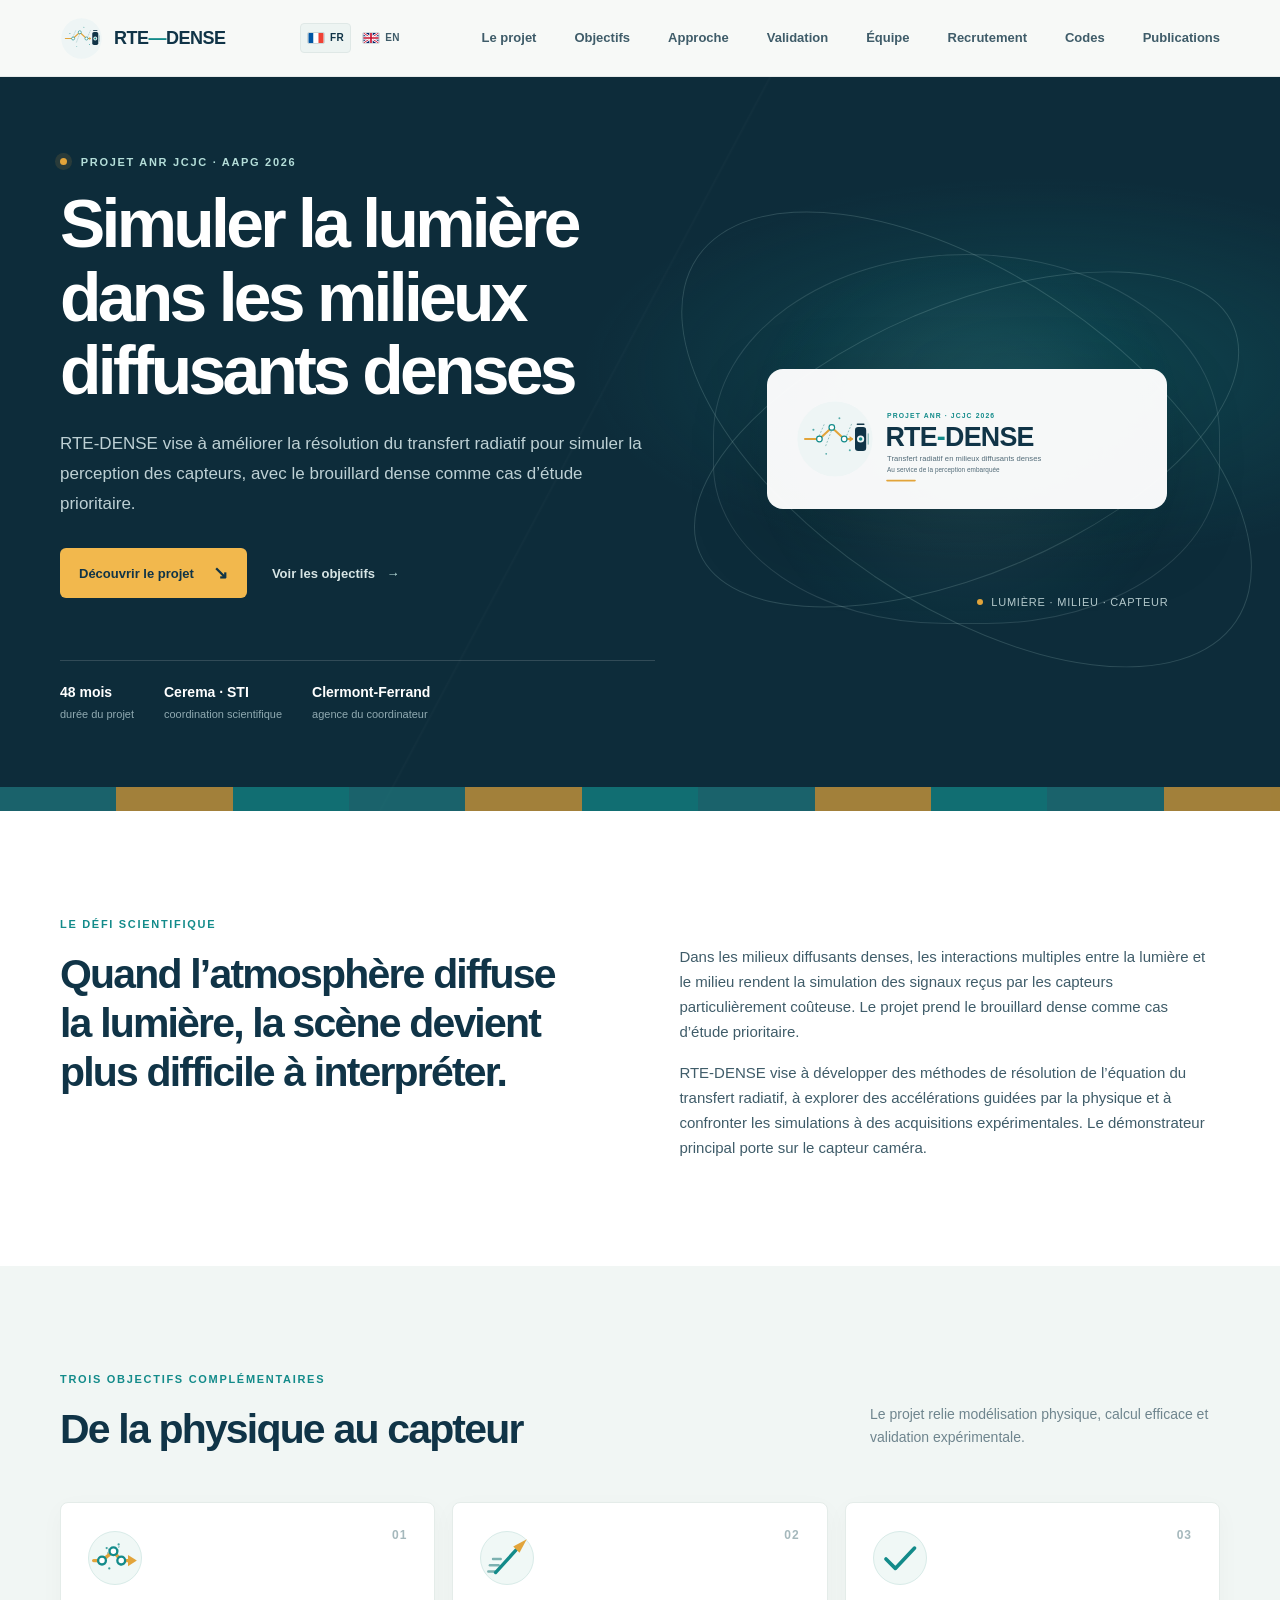
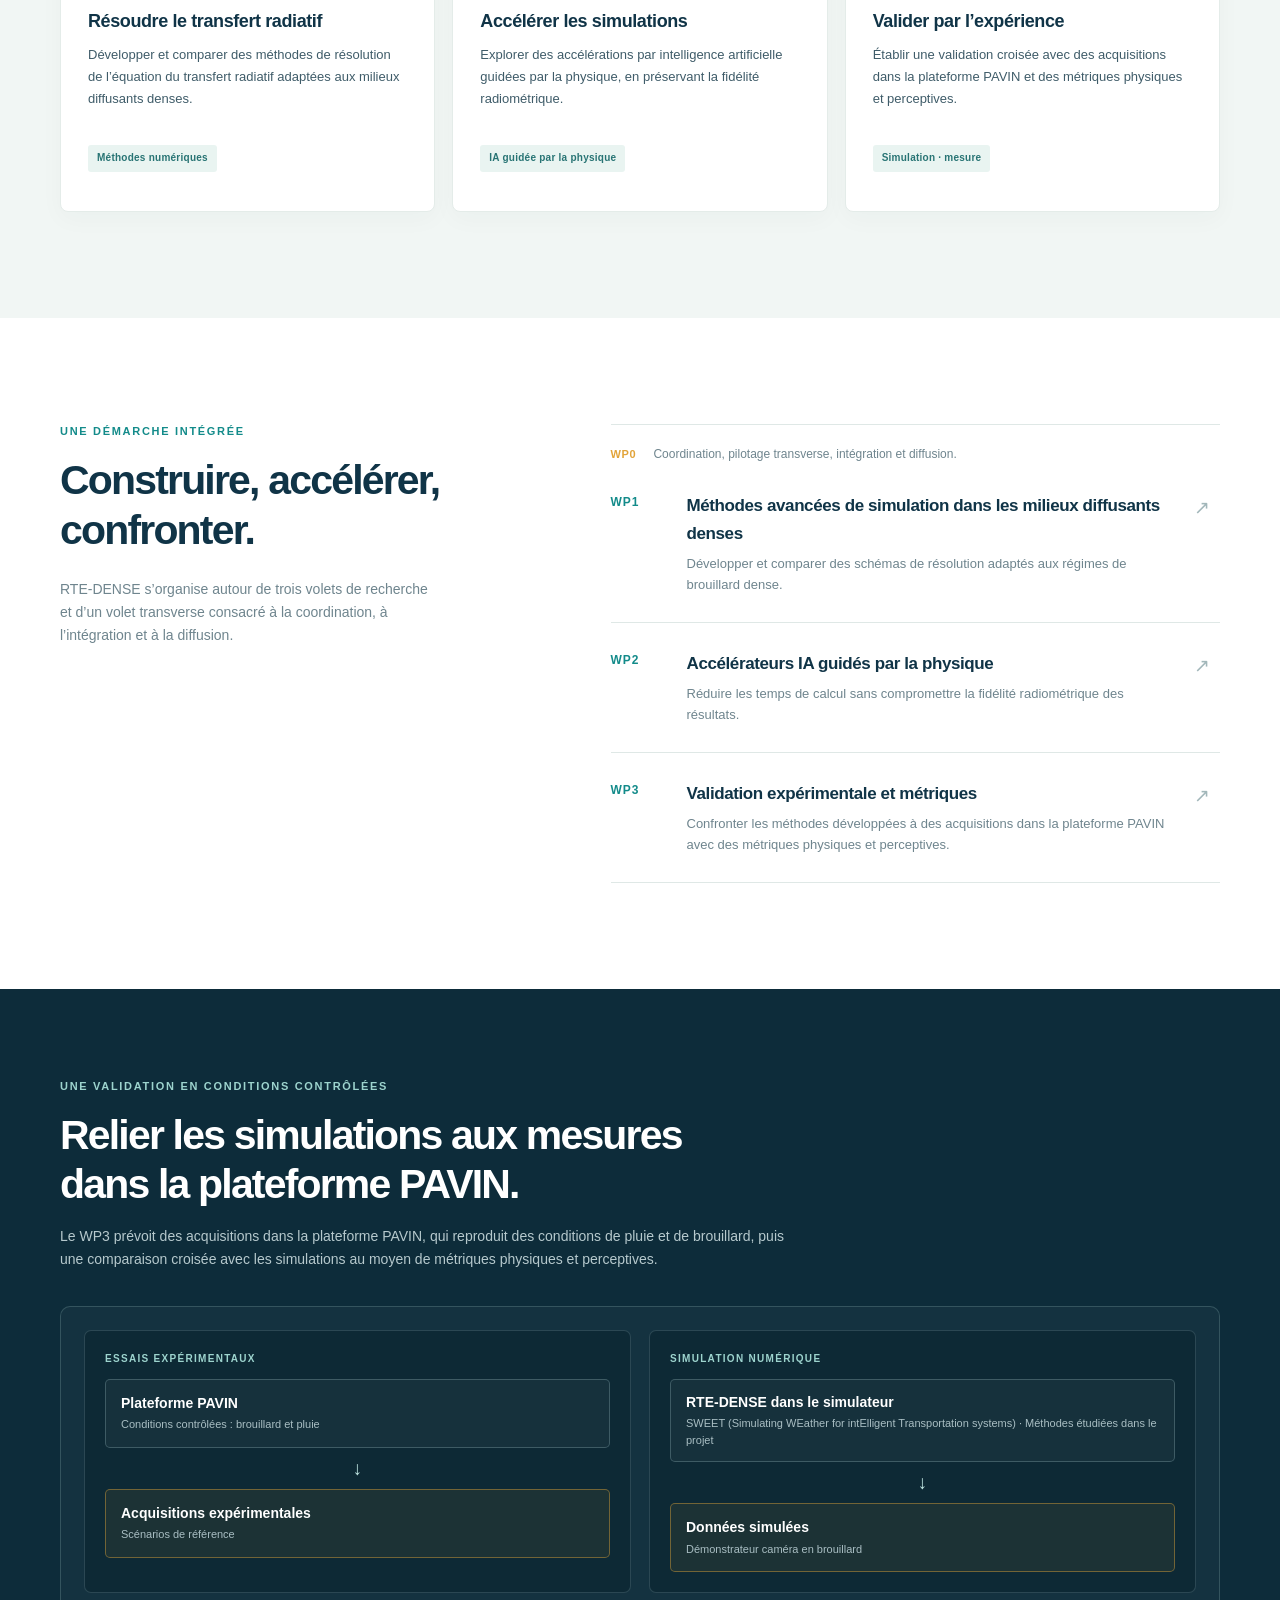
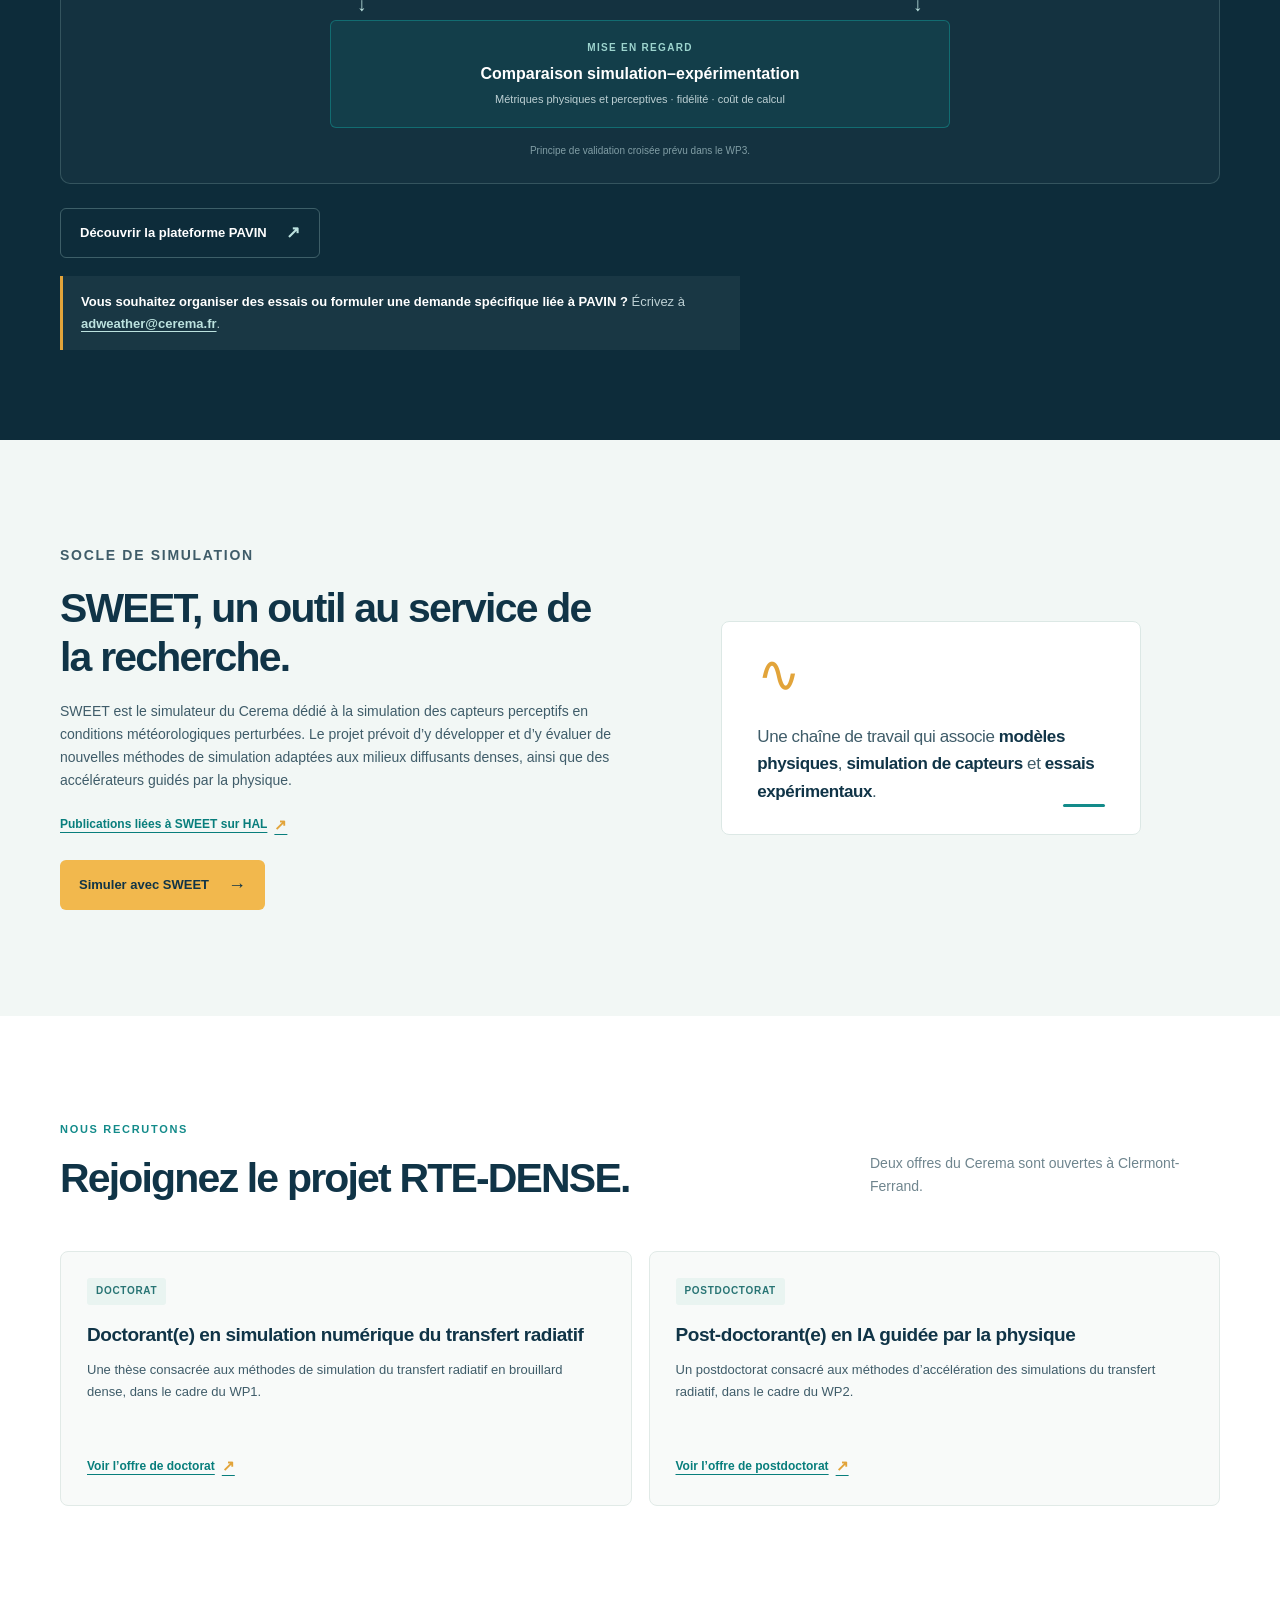
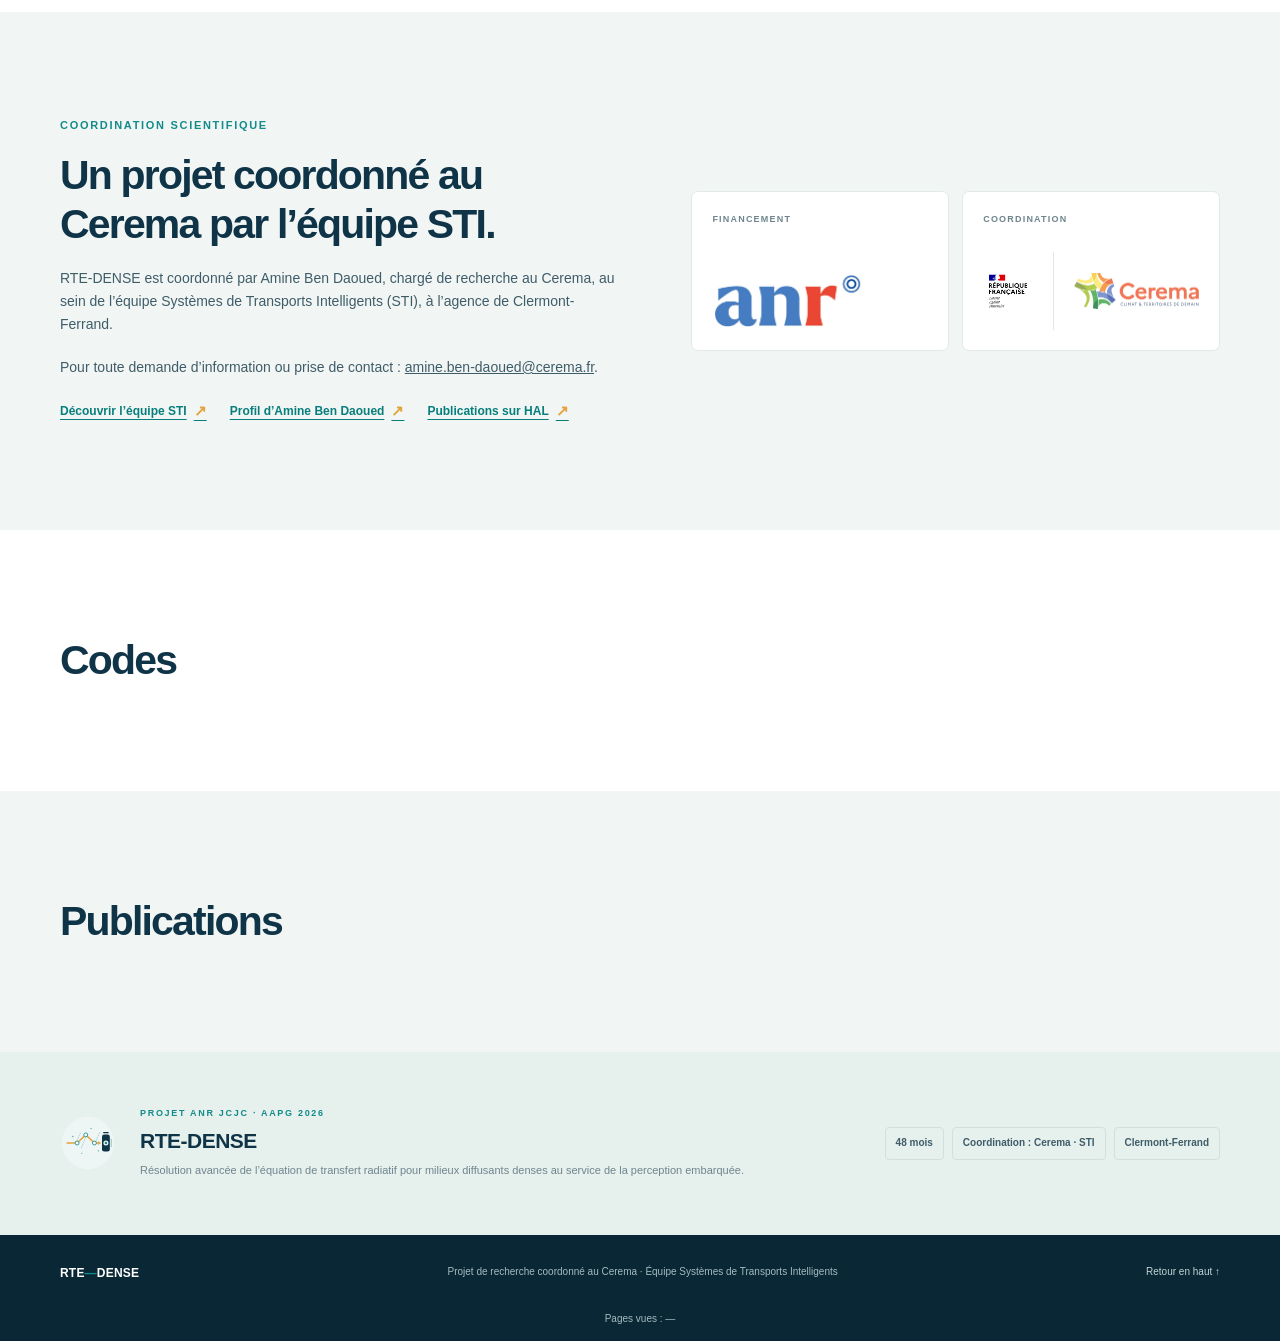
==== commit c036aafb: "modif mineure texte" ====
--- a/index.html
+++ b/index.html
@@ -72,7 +72,7 @@
         <div class="wrap intro-grid">
           <div>
             <p class="section-kicker">Le défi scientifique</p>
-            <h2>Quand l’atmosphère diffuse la lumière, la scène devient plus difficile à lire.</h2>
+            <h2>Quand l’atmosphère diffuse la lumière, la scène devient plus difficile à interpréter.</h2>
           </div>
           <div class="intro-copy">
             <p>Dans les milieux diffusants denses, les interactions multiples entre la lumière et le milieu rendent la simulation des signaux reçus par les capteurs particulièrement coûteuse. Le projet prend le brouillard dense comme cas d’étude prioritaire.</p>
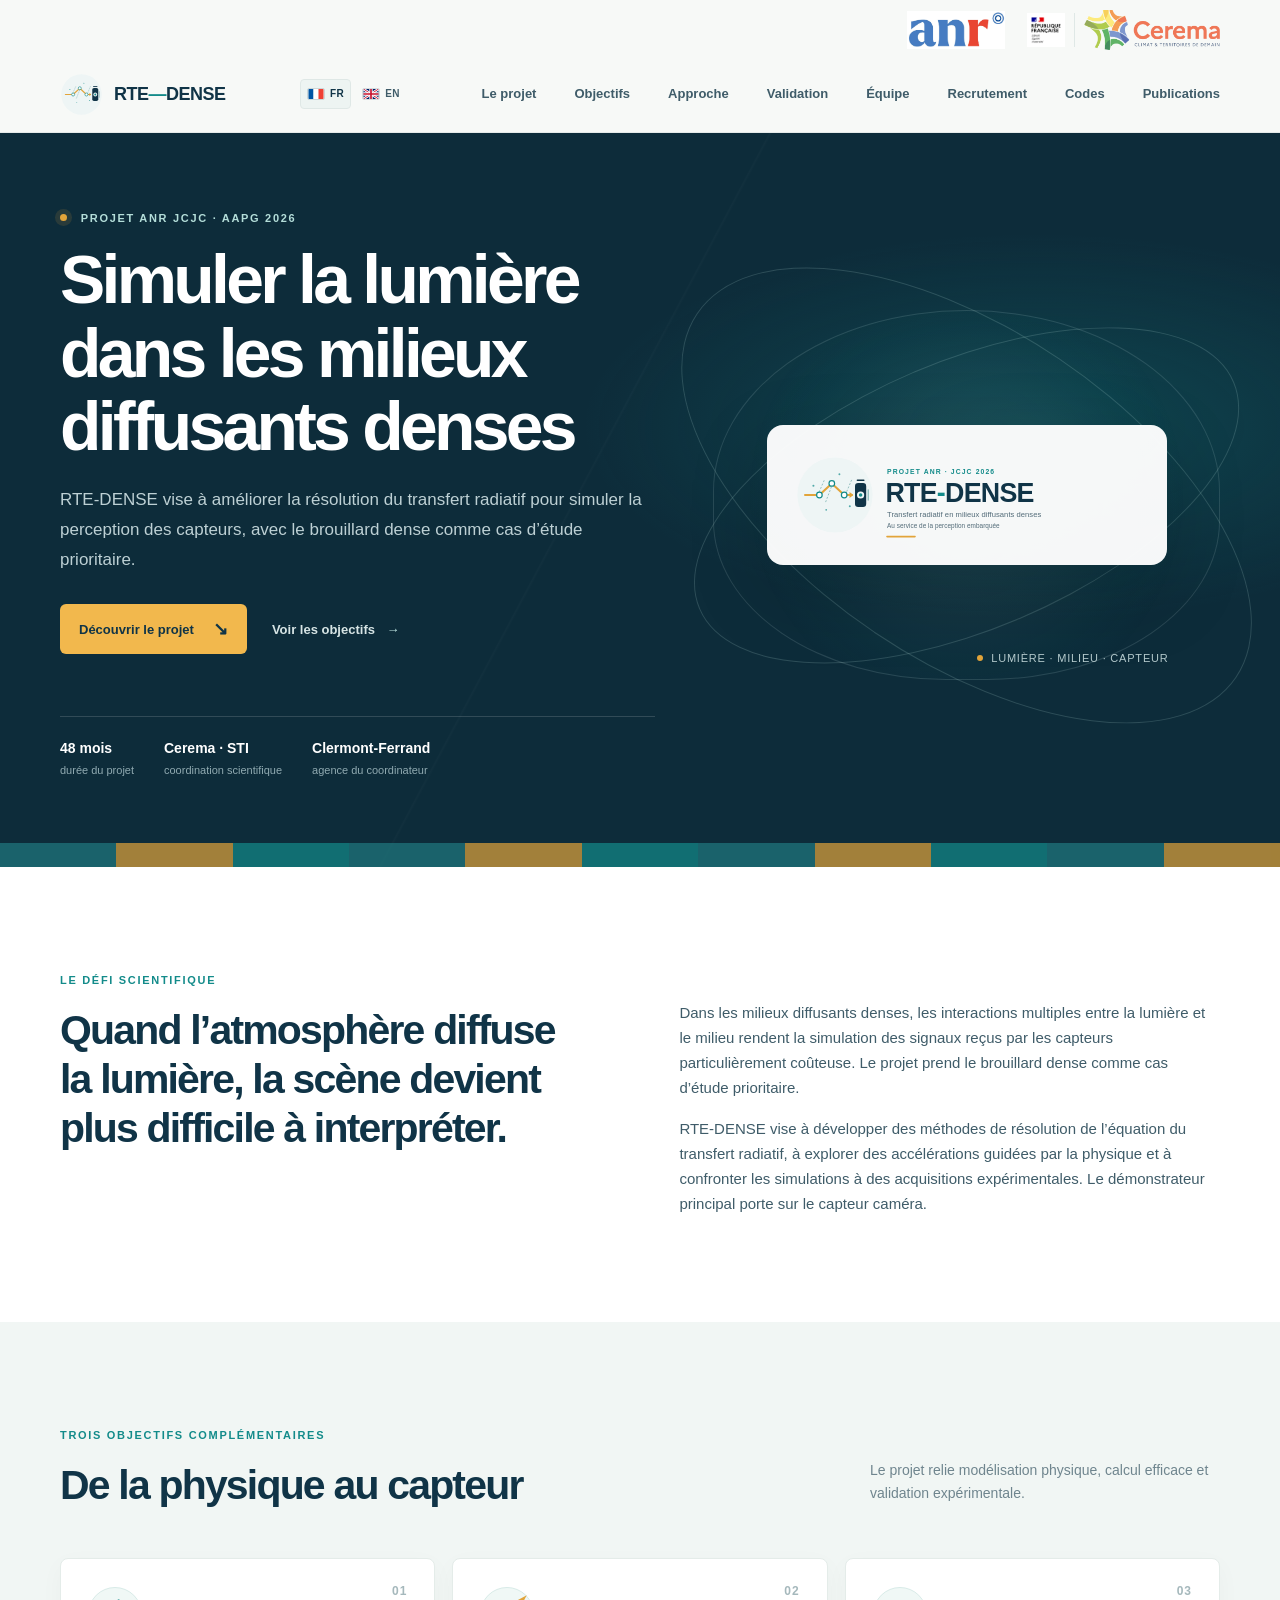
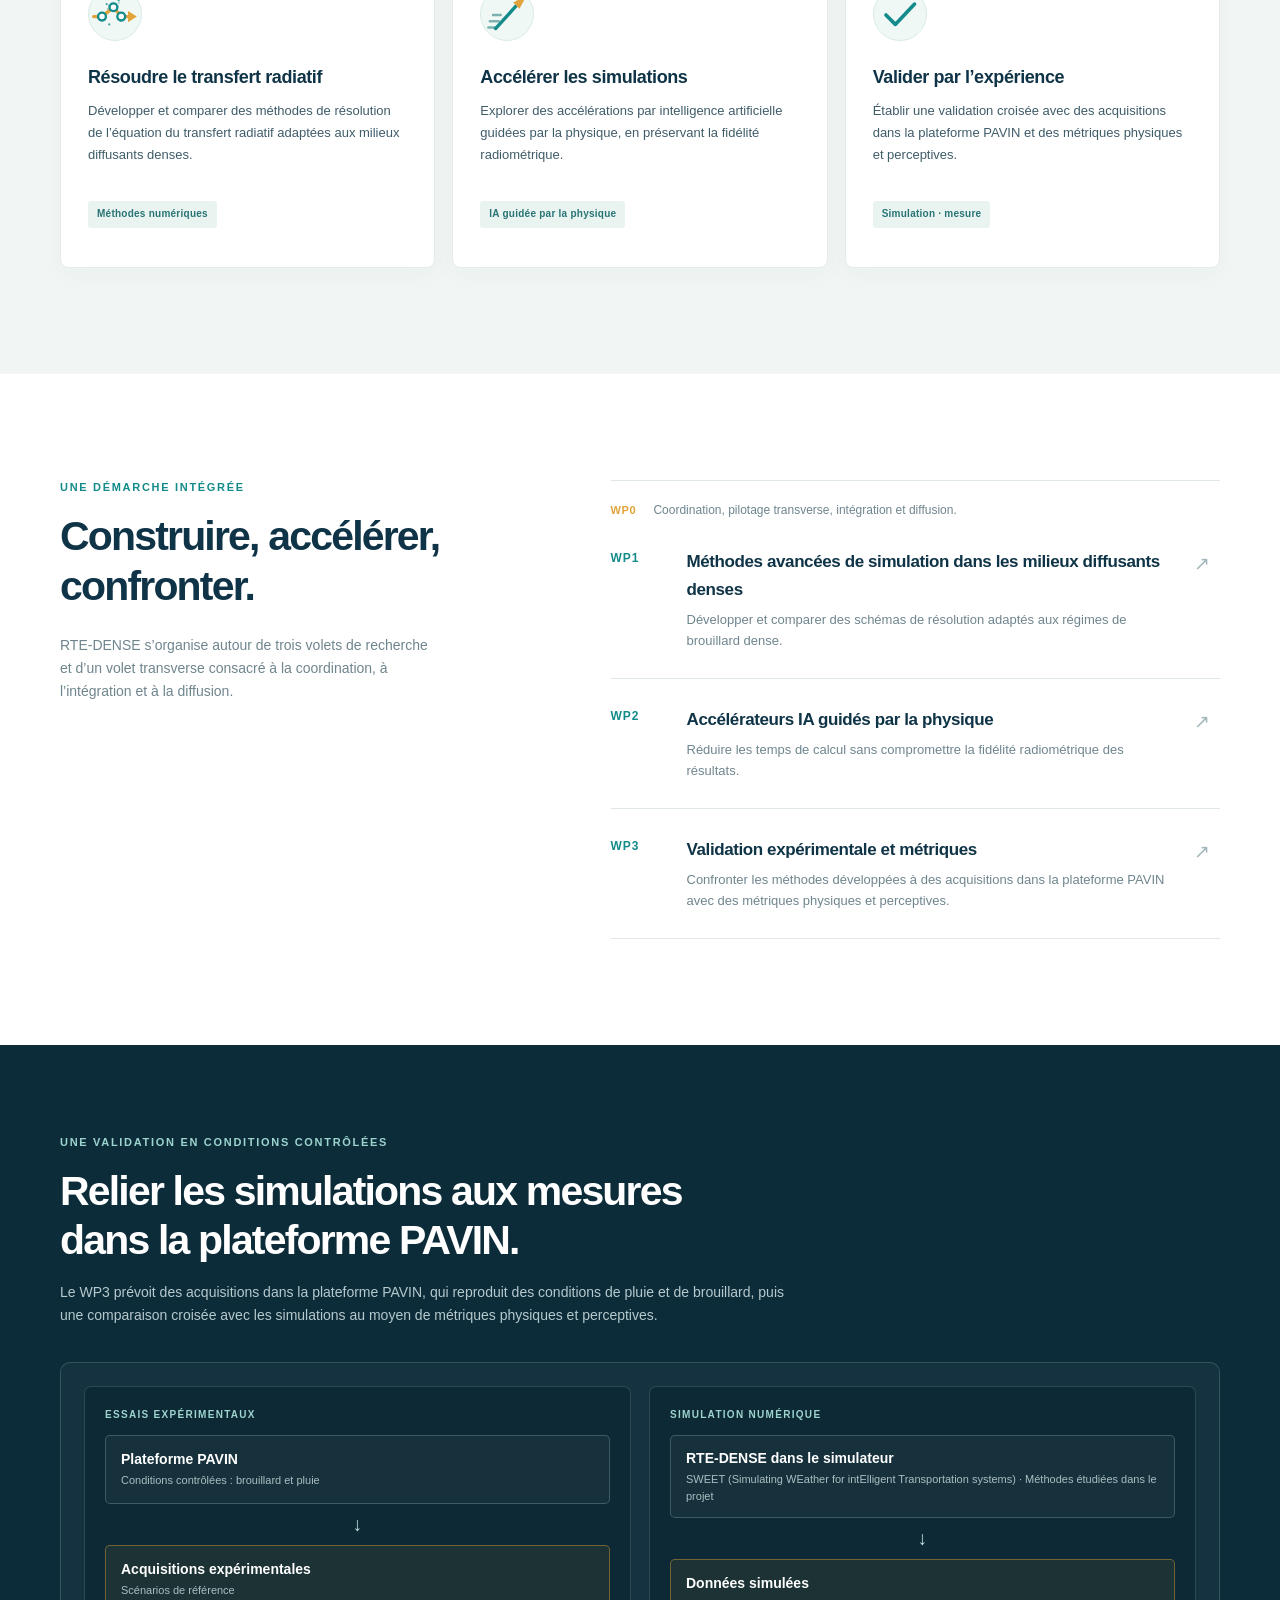
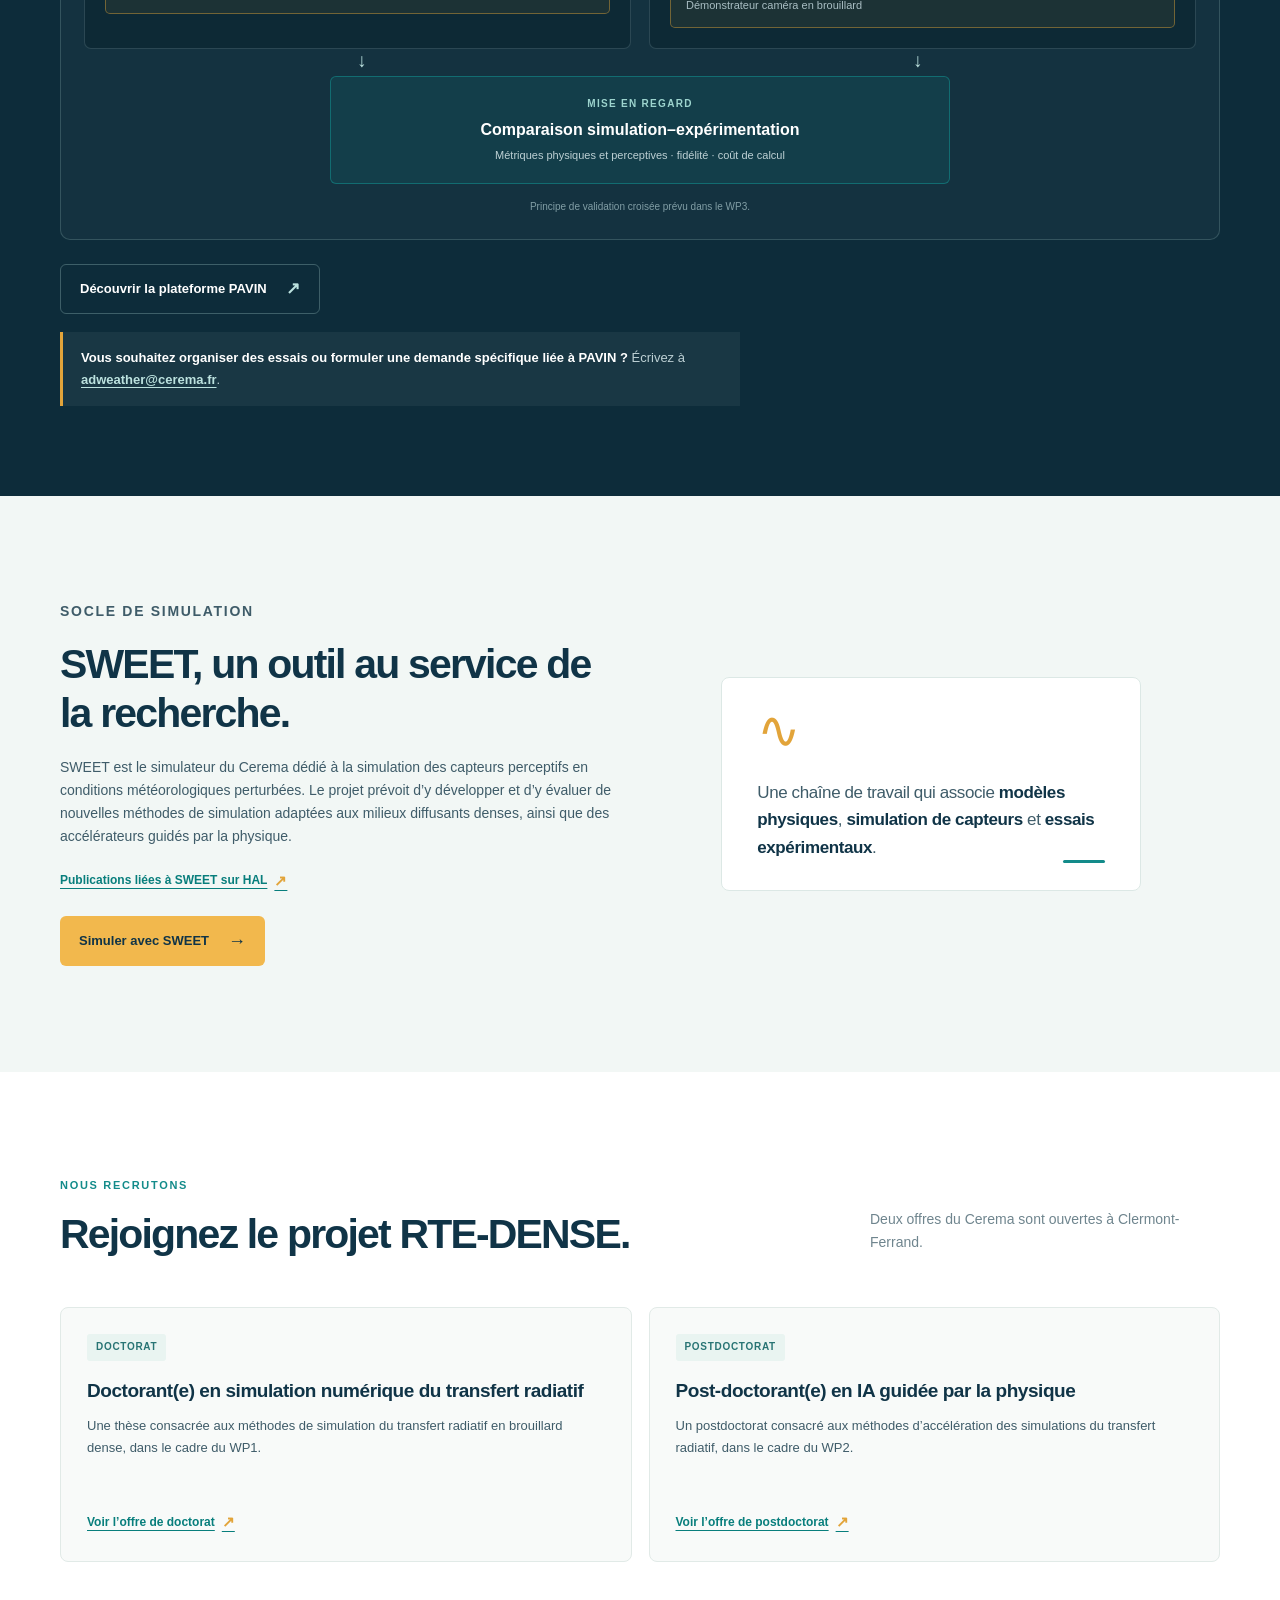
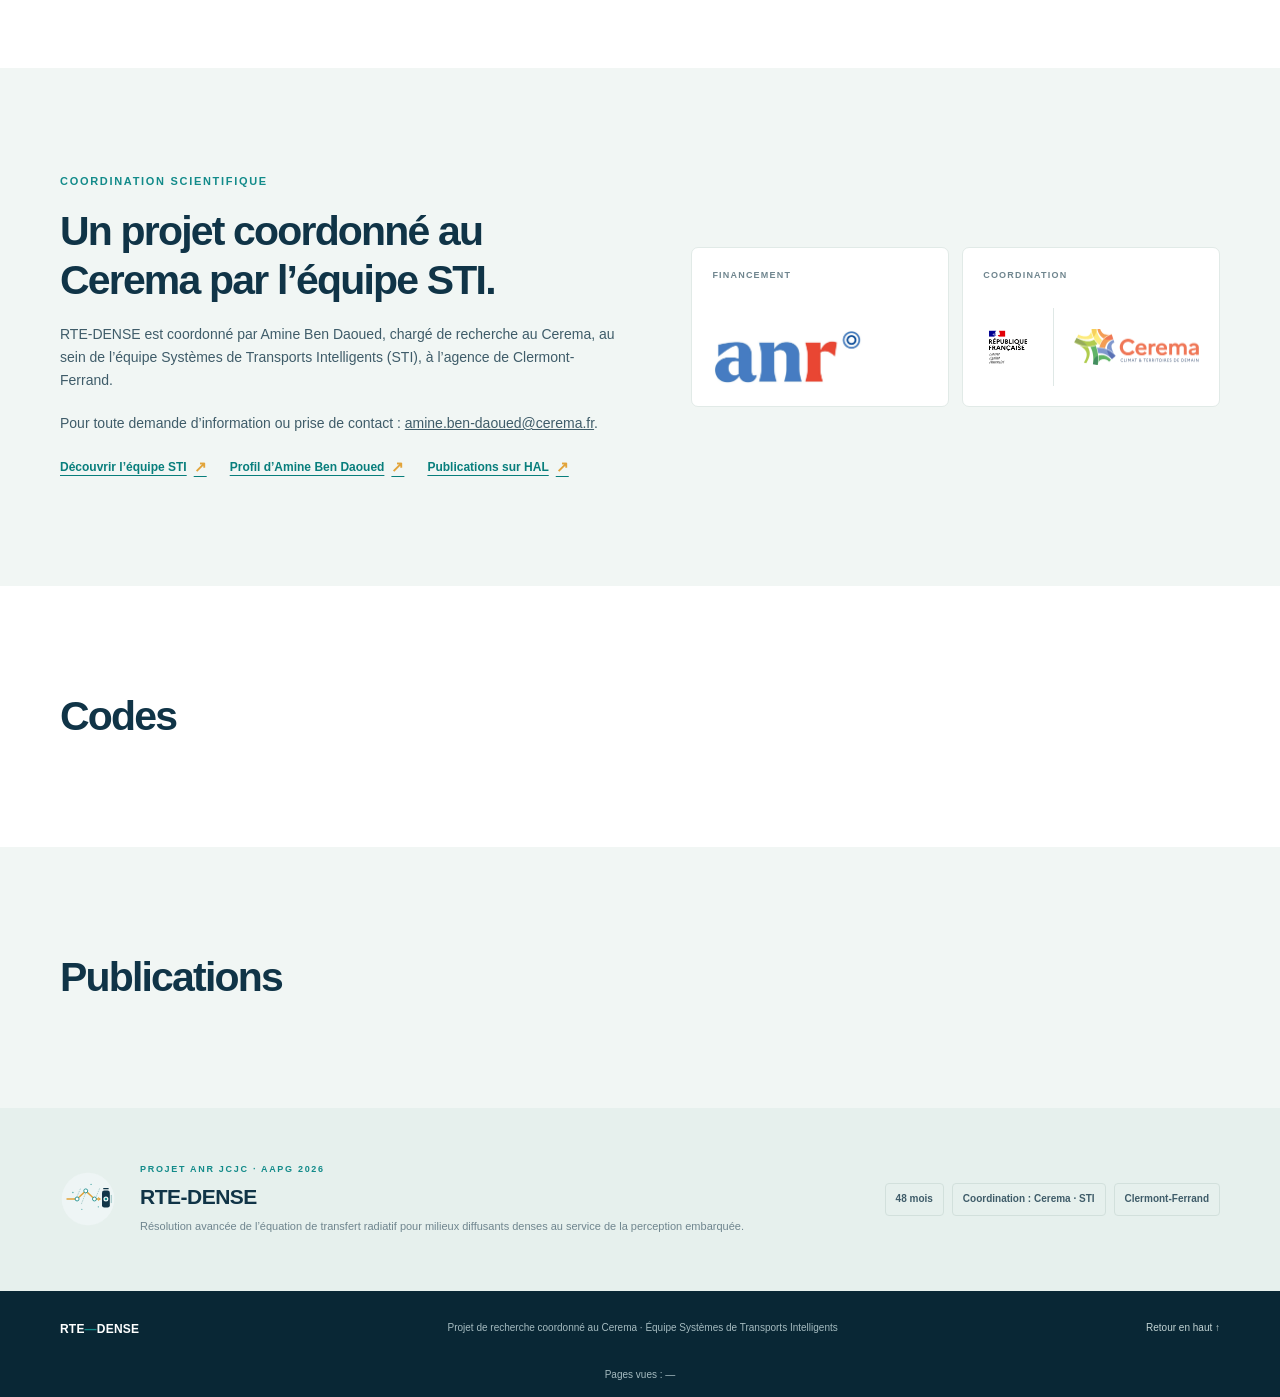
==== commit 6672cc97: "ajout logos en haut de page" ====
--- a/index.html
+++ b/index.html
@@ -13,6 +13,14 @@
     <a class="skip-link" href="#contenu">Aller au contenu</a>
 
     <header class="site-header">
+      <div class="site-partner-logos wrap" role="group" aria-label="Logos des organismes associés au projet">
+        <img class="header-anr-logo" src="assets/ANR-logo-2021-sigle.jpg" alt="ANR, Agence nationale de la recherche">
+        <a class="header-cerema-lockup" href="https://www.cerema.fr/fr/innovation-recherche/recherche/equipes/sti-systemes-transports-intelligents-infrastructure-demain" target="_blank" rel="noreferrer" aria-label="Cerema et République française — équipe STI">
+          <img class="header-republique-logo" src="assets/republique_francaise.png" alt="République française">
+          <span class="header-logo-divider" aria-hidden="true"></span>
+          <img class="header-cerema-logo" src="assets/cerema_horizontal.png" alt="Cerema — Climat & territoires de demain">
+        </a>
+      </div>
       <div class="wrap header-inner">
         <a class="brand" href="#accueil" aria-label="RTE-DENSE, accueil">
           <img src="assets/RTE-DENSE-icon.svg" alt="" width="48" height="48">
--- a/styles.css
+++ b/styles.css
@@ -279,3 +279,21 @@
 @media (prefers-reduced-motion: reduce) {
   *, *::before, *::after { scroll-behavior: auto !important; transition-duration: .01ms !important; }
 }
+
+/* Logos ANR, République française et Cerema en haut de page */
+.site-partner-logos { display: flex; align-items: center; justify-content: flex-end; gap: 22px; min-height: 56px; padding-block: 8px 4px; }
+.site-partner-logos img { display: block; height: auto; object-fit: contain; }
+.site-partner-logos .header-anr-logo { width: 98px; max-height: 42px; }
+.site-partner-logos .header-cerema-lockup { display: flex; align-items: center; gap: 9px; text-decoration: none; }
+.site-partner-logos .header-republique-logo { width: 38px; max-height: 44px; }
+.site-partner-logos .header-logo-divider { width: 1px; height: 34px; background: #dfe8e6; }
+.site-partner-logos .header-cerema-logo { width: 136px; max-height: 42px; }
+
+@media (max-width: 680px) {
+  .site-partner-logos { justify-content: center; gap: 16px; min-height: 48px; padding-block: 7px 3px; }
+  .site-partner-logos .header-anr-logo { width: 76px; max-height: 36px; }
+  .site-partner-logos .header-cerema-lockup { gap: 7px; }
+  .site-partner-logos .header-republique-logo { width: 32px; max-height: 38px; }
+  .site-partner-logos .header-logo-divider { height: 30px; }
+  .site-partner-logos .header-cerema-logo { width: 112px; max-height: 36px; }
+}
